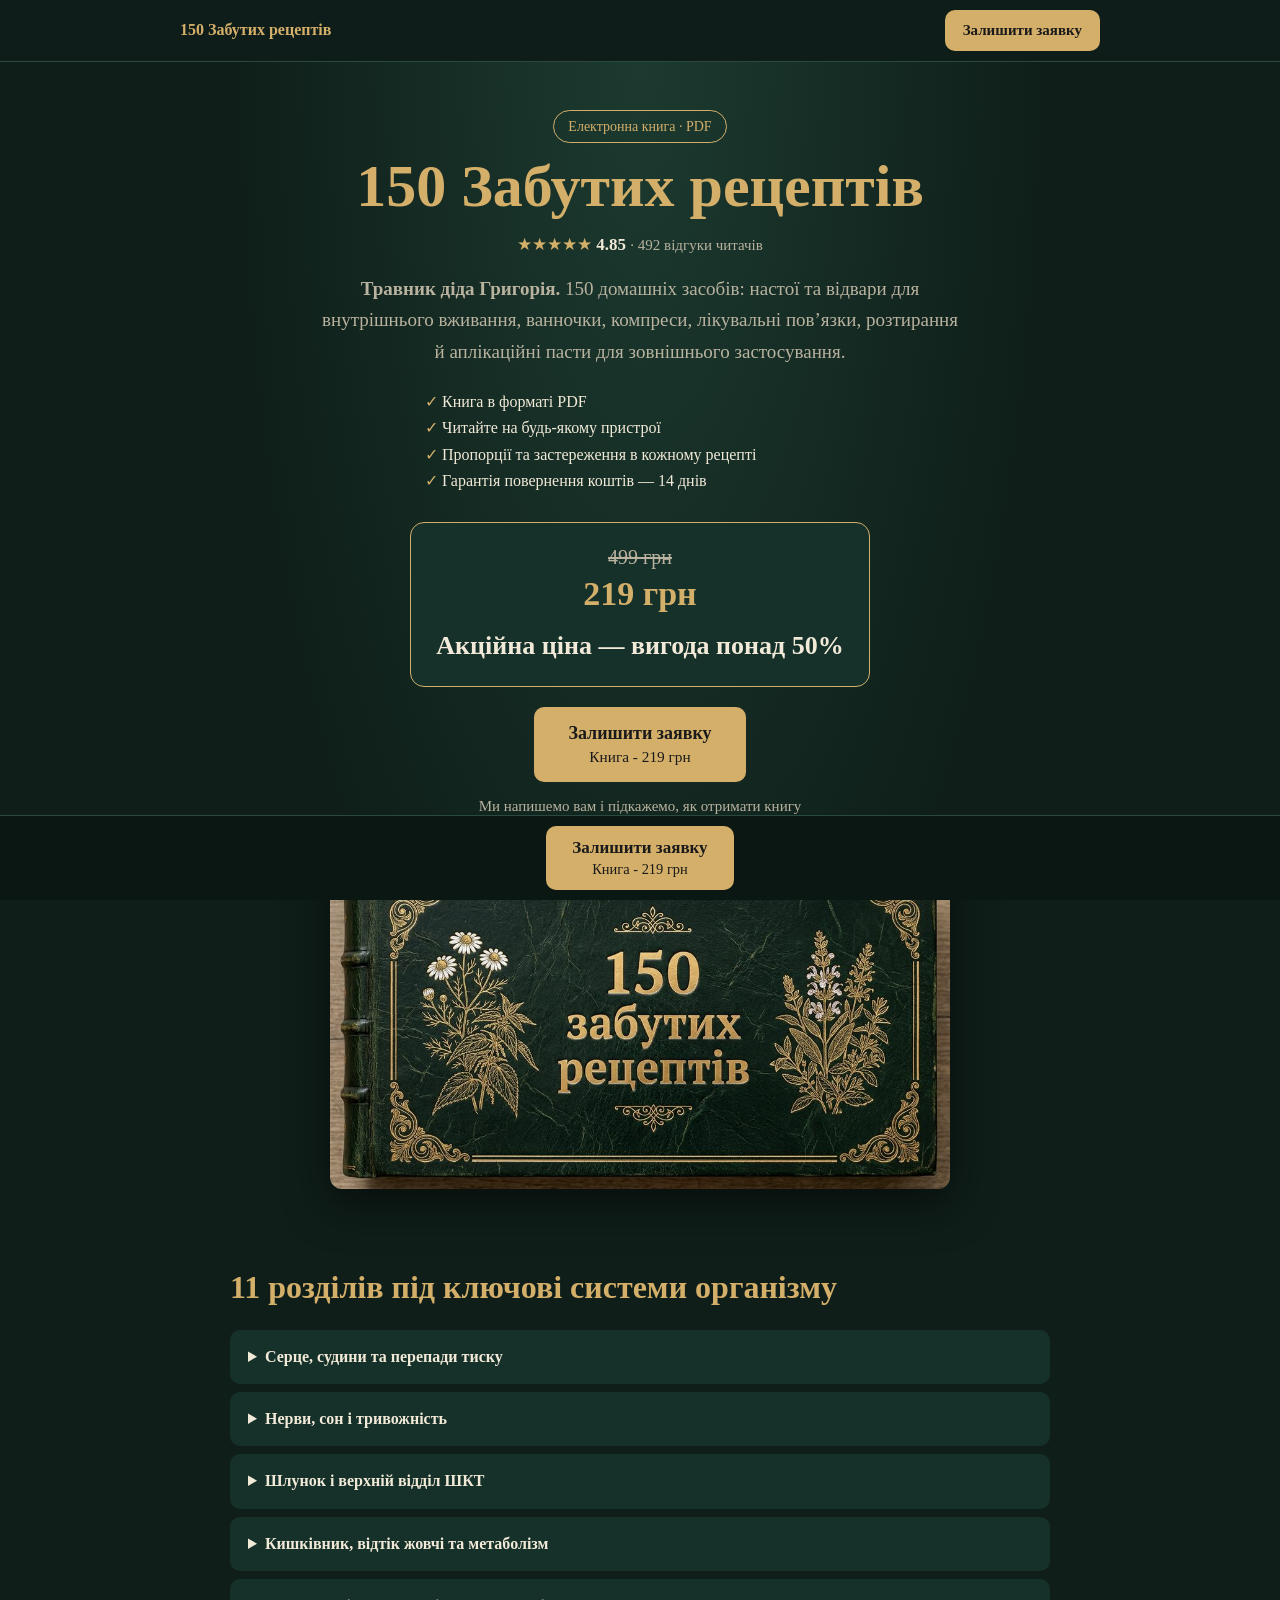
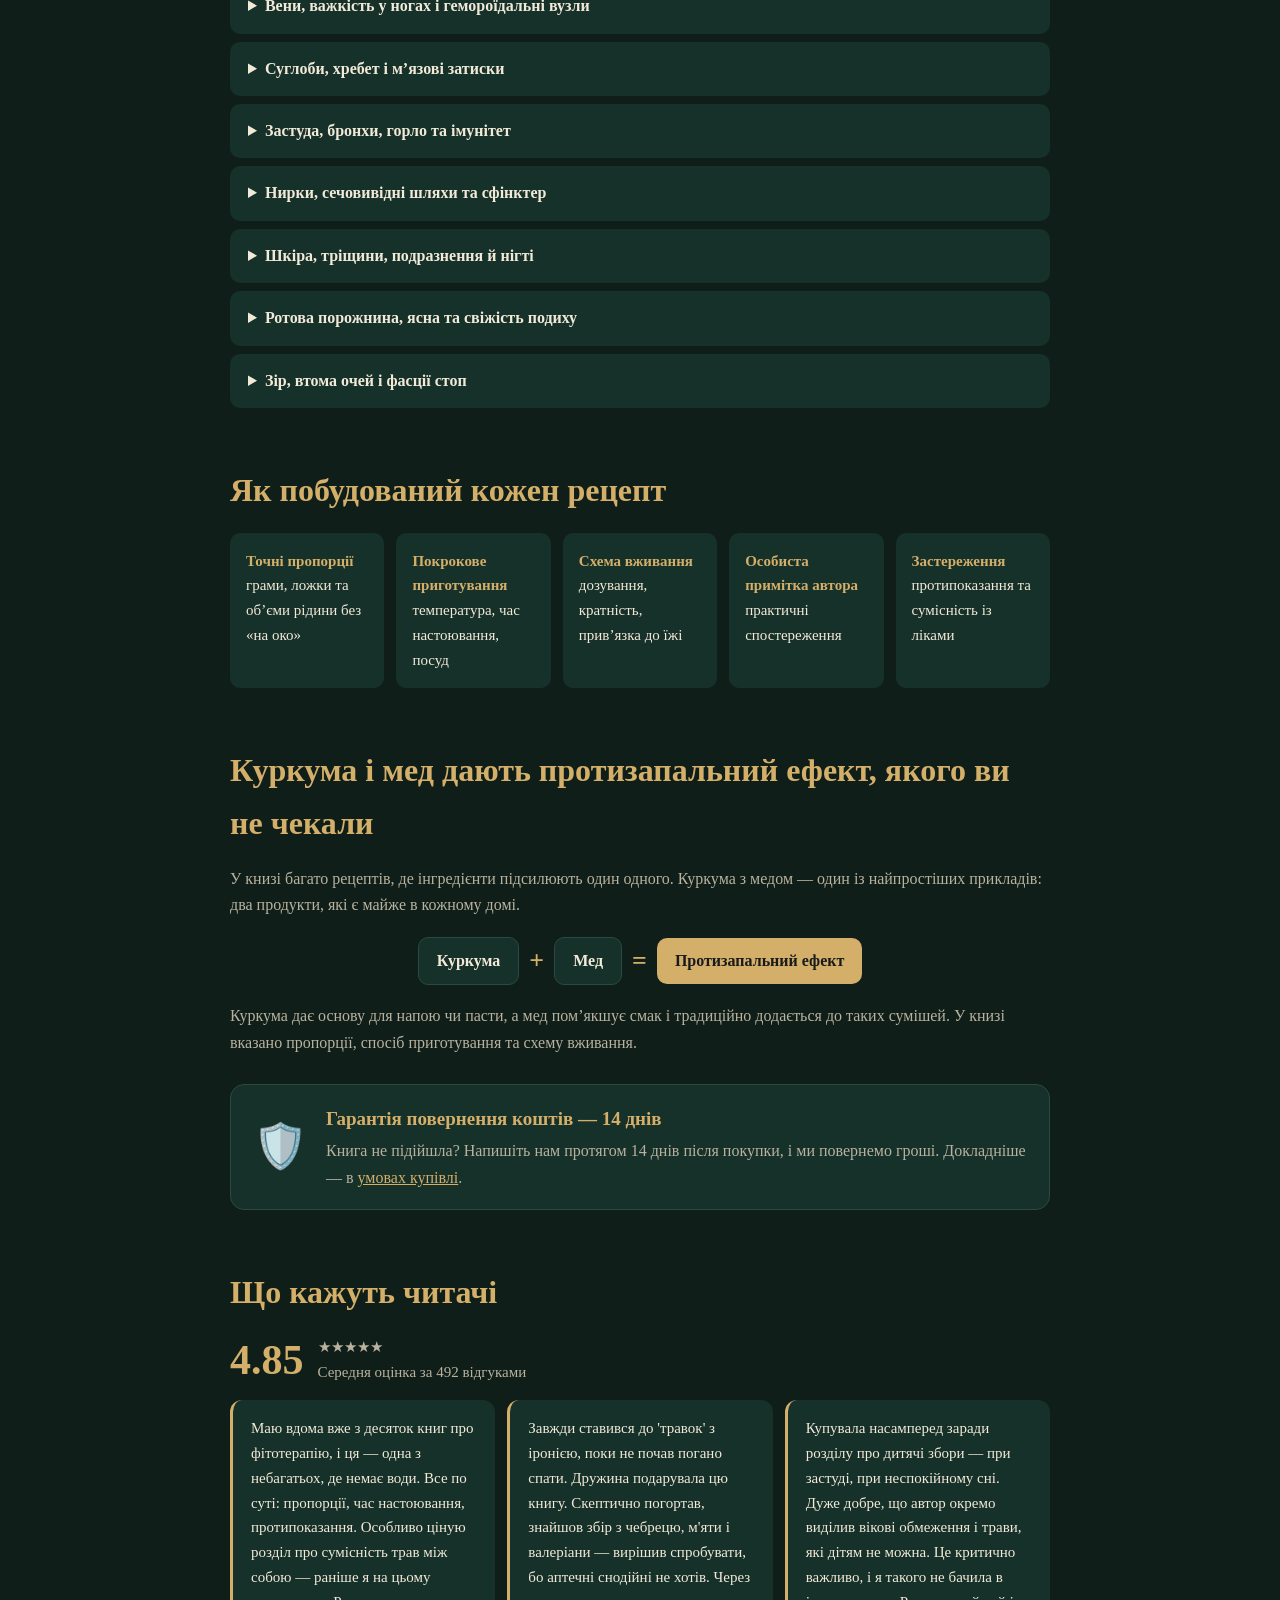
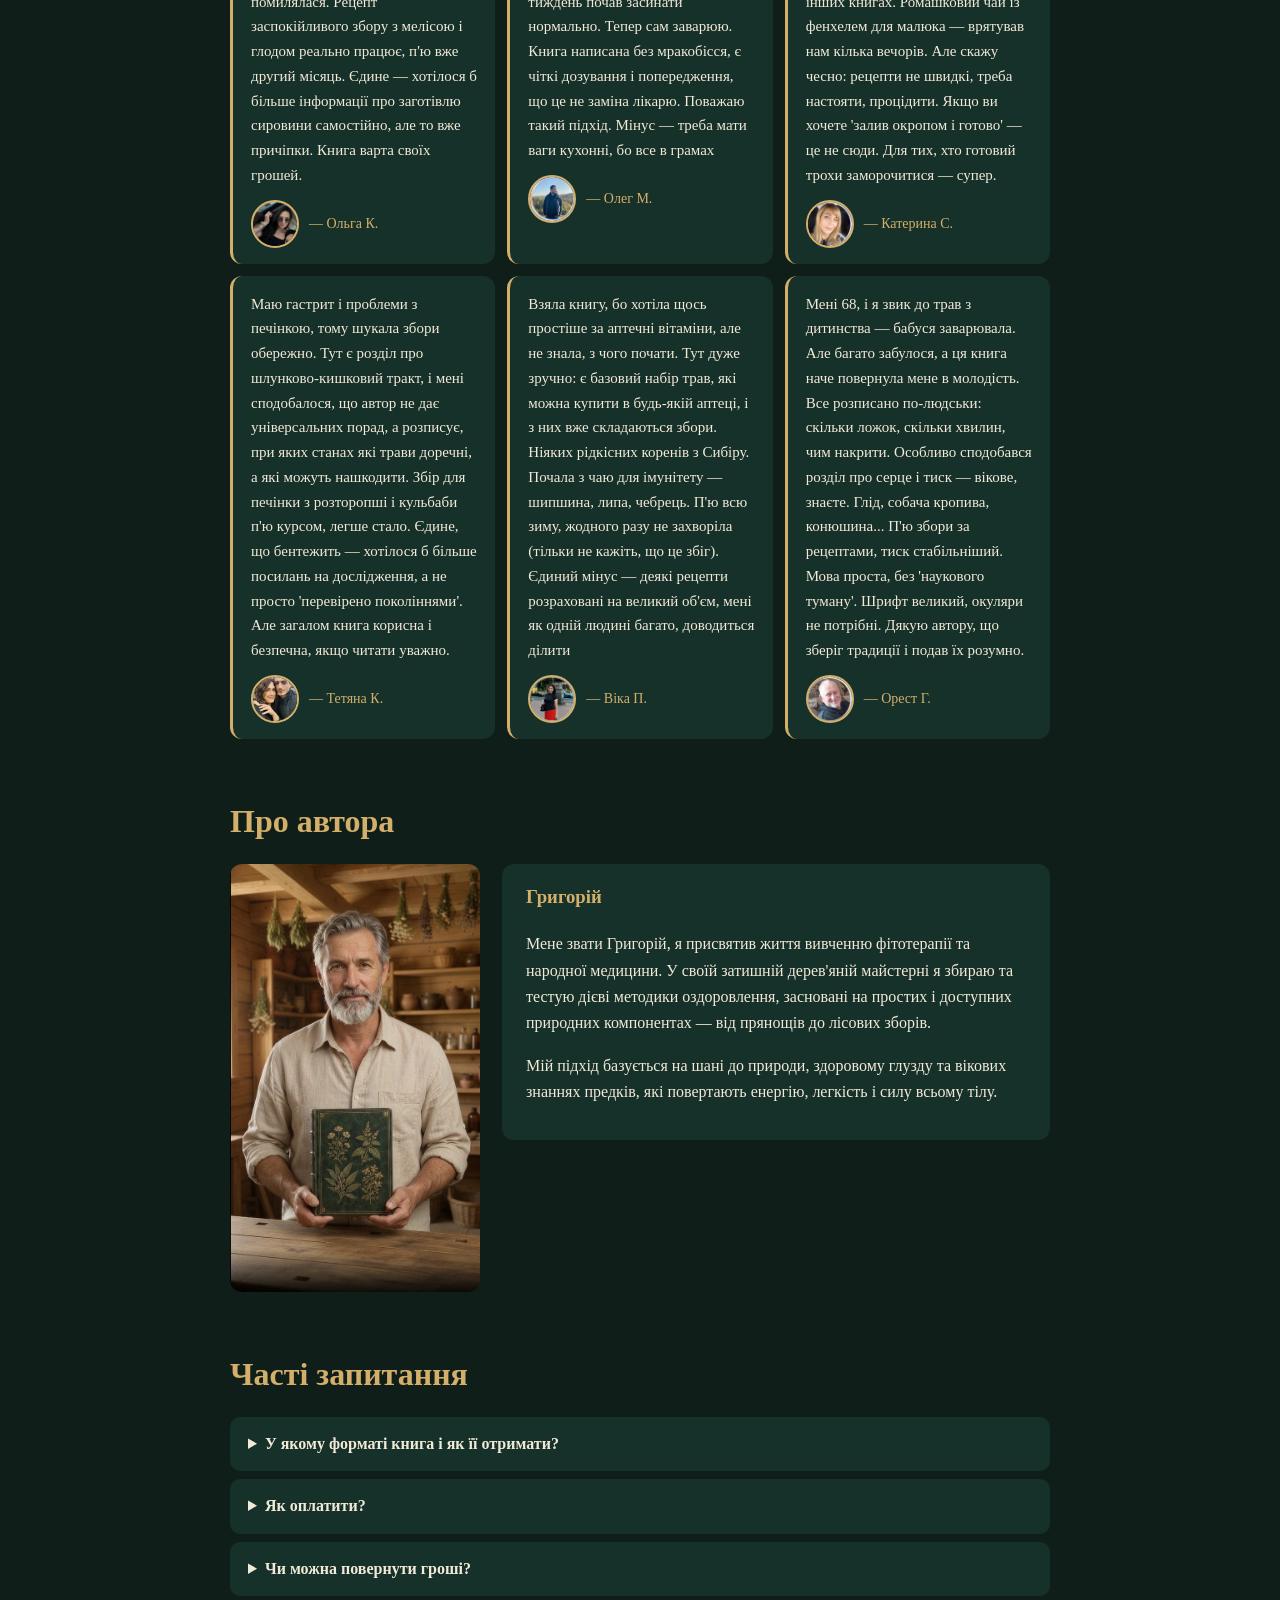
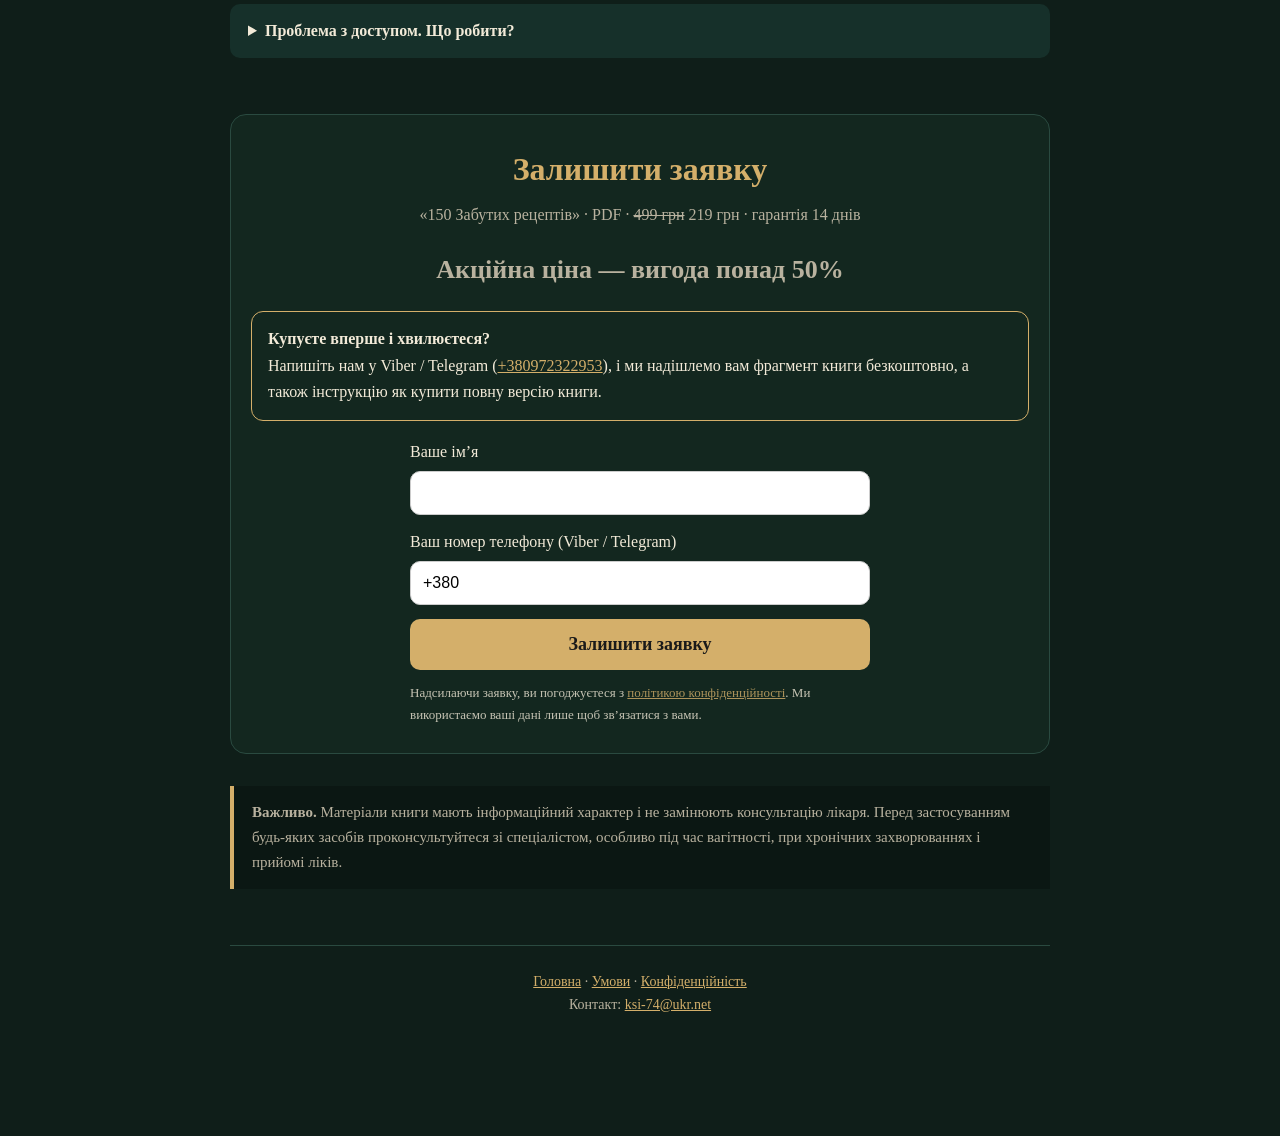
==== index.html @ f0750d15 "Two-line CTA buttons" ====
<!doctype html><html lang="uk"><head><meta charset="utf-8"><meta name="viewport" content="width=device-width,initial-scale=1"><!-- Google tag (gtag.js) -->
<script async src="https://www.googletagmanager.com/gtag/js?id=G-MSVCV6SYMW"></script>
<script>
  window.dataLayer = window.dataLayer || [];
  function gtag(){dataLayer.push(arguments);}
  gtag('js', new Date());

  gtag('config', 'G-MSVCV6SYMW');
</script><!-- Facebook Pixel Code --><script>!function(f,b,e,v,n,t,s){if(f.fbq)return;n=f.fbq=function(){n.callMethod?n.callMethod.apply(n,arguments):n.queue.push(arguments)};if(!f._fbq)f._fbq=n;n.push=n;n.loaded=!0;n.version='2.0';n.queue=[];t=b.createElement(e);t.async=!0;t.src=v;s=b.getElementsByTagName(e)[0];s.parentNode.insertBefore(t,s)}(window,document,'script','https://connect.facebook.net/en_US/fbevents.js'); fbq('init', '1859904271856889'); fbq('track', 'PageView');</script><noscript> <img height="1" width="1" src="https://www.facebook.com/tr?id=1859904271856889&ev=PageView&noscript=1"/></noscript><!-- End Facebook Pixel Code --><!-- Whop Pixel -->
<script>
!function(w,d,s,u,n,a,b){if(w[n])return;a=w[n]={q:[],t:+new Date,s:[],o:u,track:function(){a.q.push([+new Date].concat([].slice.call(arguments)))},setScope:function(){a.s=[].slice.call(arguments).filter(function(x){return typeof x==="string"});a.q.push([+new Date,"setScope"].concat(a.s))},scope:function(){var c=[].slice.call(arguments);return{track:function(){a.q.push([+new Date].concat([].slice.call(arguments)).concat([{__scope:c}]))}}}};b=d.createElement(s);b.async=1;b.src=u+"/s.js";d.getElementsByTagName(s)[0].parentNode.insertBefore(b,d.getElementsByTagName(s)[0])}(window,document,"script","https://t.whop.tw","whop");
whop.setScope("biz_lIl1vm77mic3jA");
whop.track("page");
</script>
<!-- End Whop Pixel --><title>150 Забутих рецептів — Травник діда Григорія</title><meta name="description" content="Електронна книга: 150 домашніх засобів із трав — настої, відвари, ванночки, компреси та аплікаційні пасти."><meta property="og:title" content="150 Забутих рецептів — Травник діда Григорія"><meta property="og:image" content="cover.jpg"><meta property="og:type" content="website"><link rel="stylesheet" href="style.css"><link rel="stylesheet" href="extra.css"></head><body>
<div class="top"><div><b>150 Забутих рецептів</b><a class="btn" style="padding:8px 18px;font-size:15px" href="#buy">Залишити заявку</a></div></div><div class="wrap">
<div class="hero"><span class="badge">Електронна книга · PDF</span><h1>150 Забутих рецептів</h1><div class="rating">★★★★★ <b>4.85</b> <span>· 492 відгуки читачів</span></div><p><b>Травник діда Григорія.</b> 150 домашніх засобів: настої та відвари для внутрішнього вживання, ванночки, компреси, лікувальні пов’язки, розтирання й аплікаційні пасти для зовнішнього застосування.</p>
<ul class="facts"><li>Книга в форматі PDF</li><li>Читайте на будь-якому пристрої</li><li>Пропорції та застереження в кожному рецепті</li><li>Гарантія повернення коштів — 14 днів</li></ul><div class="deal"><span class="old">499 грн</span><span class="new">219 грн</span><div class="promo-label" style="font-size:26px;font-weight:700;margin-top:10px">Акційна ціна — вигода понад 50%</div></div><p style="margin-top:20px"><a class="btn" href="#buy" style="line-height:1.25">Залишити заявку<br><span style="font-size:.85em;font-weight:400">Книга - 219 грн</span></a></p><div class="price">Ми напишемо вам і підкажемо, як отримати книгу</div><img class="cover" src="cover.jpg" alt="Обкладинка книги «150 Забутих рецептів»" width="1000" height="545"></div>
<h2>11 розділів під ключові системи організму</h2><details><summary>Серце, судини та перепади тиску</summary><p>Настої та відвари, які традиційно використовують для підтримки серця й судин, і зрозумілі правила прийому. Окремо наведено застереження для людей зі скачками тиску та тих, хто приймає ліки.</p></details><details><summary>Нерви, сон і тривожність</summary><p>Заспокійливі трав’яні збори, вечірні чаї та ванночки для розслаблення. У рецептах — точні пропорції, час настоювання та підказки, коли найкраще вживати напій.</p></details><details><summary>Шлунок і верхній відділ ШКТ</summary><p>М’які настої й відвари, які традиційно застосовують при дискомфорті після їжі. Вказано, як поєднувати їх із прийомами їжі, і хто має бути обережним із певними травами.</p></details><details><summary>Кишківник, відтік жовчі та метаболізм</summary><p>Збори для підтримки травлення, роботи жовчовивідних шляхів і обміну речовин. Пояснено схеми прийому курсами та протипоказання, які важливо врахувати перед початком.</p></details><details><summary>Вени, важкість у ногах і гемороїдальні вузли</summary><p>Ванночки, компреси й аплікації для зовнішнього застосування, а також настої для внутрішнього вживання. Описано температуру, тривалість процедур і випадки, коли їх краще не робити.</p></details><details><summary>Суглоби, хребет і м’язові затиски</summary><p>Розтирання, компреси, прогрівання й пасти для зовнішнього застосування при скутості та втомі м’язів. Зазначено, як готувати основу та як перевірити шкіру на реакцію.</p></details><details><summary>Застуда, бронхи, горло та імунітет</summary><p>Теплі напої, відвари, полоскання та інгаляції для сезонної підтримки організму. Рецепти містять пропорції, добову кількість прийомів і застереження щодо алергій.</p></details><details><summary>Нирки, сечовивідні шляхи та сфінктер</summary><p>Мʼякі діуретичні збори та настої, які традиційно вживають для підтримки сечовидільної системи. Для кожного рецепту вказані тривалість курсу та випадки, коли потрібна консультація лікаря.</p></details><details><summary>Шкіра, тріщини, подразнення й нігті</summary><p>Лосьйони, примочки, мазі та ванночки на основі рослин для догляду за шкірою й нігтями. Описано приготування основи, зберігання та тест на чутливість.</p></details><details><summary>Ротова порожнина, ясна та свіжість подиху</summary><p>Полоскання та відвари для щоденної гігієни ротової порожнини. Наведено концентрацію розчинів, частоту використання та сумісність трав із чутливими яснами.</p></details><details><summary>Зір, втома очей і фасції стоп</summary><p>Компреси для очей після навантаження, а також ванночки й масаж для стоп. Окремо пояснено, що можна застосовувати біля очей, а що ні, і як зберегти гігієну.</p></details>
<h2>Як побудований кожен рецепт</h2><div class="steps"><div><b>Точні пропорції</b><br>грами, ложки та об’єми рідини без «на око»</div><div><b>Покрокове приготування</b><br>температура, час настоювання, посуд</div><div><b>Схема вживання</b><br>дозування, кратність, прив’язка до їжі</div><div><b>Особиста примітка автора</b><br>практичні спостереження</div><div><b>Застереження</b><br>протипоказання та сумісність із ліками</div></div>
<h2>Куркума і мед дають протизапальний ефект, якого ви не чекали</h2><p style="color:var(--muted)">У книзі багато рецептів, де інгредієнти підсилюють один одного. Куркума з медом — один із найпростіших прикладів: два продукти, які є майже в кожному домі.</p><div class="syn"><span class="it">Куркума</span><span class="op">+</span><span class="it">Мед</span><span class="op">=</span><span class="res">Протизапальний ефект</span></div><p style="color:var(--muted)">Куркума дає основу для напою чи пасти, а мед пом’якшує смак і традиційно додається до таких сумішей. У книзі вказано пропорції, спосіб приготування та схему вживання.</p>
<div class="guarantee"><div class="shield">🛡️</div><div><b>Гарантія повернення коштів — 14 днів</b><p>Книга не підійшла? Напишіть нам протягом 14 днів після покупки, і ми повернемо гроші. Докладніше — в <a href="terms.html" style="color:var(--gold)">умовах купівлі</a>.</p></div></div>
<h2>Що кажуть читачі</h2><div class="revhead"><span class="big">4.85</span><div>★★★★★<br>Середня оцінка за 492 відгуками</div></div><div class="rvs"><blockquote class="rv"><p>Маю вдома вже з десяток книг про фітотерапію, і ця — одна з небагатьох, де немає води. Все по суті: пропорції, час настоювання, протипоказання. Особливо ціную розділ про сумісність трав між собою — раніше я на цьому помилялася. Рецепт заспокійливого збору з мелісою і глодом реально працює, п'ю вже другий місяць. Єдине — хотілося б більше інформації про заготівлю сировини самостійно, але то вже причіпки. Книга варта своїх грошей.</p><div class="who"><img class="av" src="rev-olga.jpg.jpg" alt="Ольга К." width="48" height="48" loading="lazy"><cite>— Ольга К.</cite></div></blockquote><blockquote class="rv"><p>Завжди ставився до 'травок' з іронією, поки не почав погано спати. Дружина подарувала цю книгу. Скептично погортав, знайшов збір з чебрецю, м'яти і валеріани — вирішив спробувати, бо аптечні снодійні не хотів. Через тиждень почав засинати нормально. Тепер сам заварюю. Книга написана без мракобісся, є чіткі дозування і попередження, що це не заміна лікарю. Поважаю такий підхід. Мінус — треба мати ваги кухонні, бо все в грамах</p><div class="who"><img class="av" src="rev-oleh.jpg.jpg" alt="Олег М." width="48" height="48" loading="lazy"><cite>— Олег М.</cite></div></blockquote><blockquote class="rv"><p>Купувала насамперед заради розділу про дитячі збори — при застуді, при неспокійному сні. Дуже добре, що автор окремо виділив вікові обмеження і трави, які дітям не можна. Це критично важливо, і я такого не бачила в інших книгах. Ромашковий чай із фенхелем для малюка — врятував нам кілька вечорів. Але скажу чесно: рецепти не швидкі, треба настояти, процідити. Якщо ви хочете 'залив окропом і готово' — це не сюди. Для тих, хто готовий трохи заморочитися — супер.</p><div class="who"><img class="av" src="rev-kateryna.jpg.jpg" alt="Катерина С." width="48" height="48" loading="lazy"><cite>— Катерина С.</cite></div></blockquote><blockquote class="rv"><p>Маю гастрит і проблеми з печінкою, тому шукала збори обережно. Тут є розділ про шлунково-кишковий тракт, і мені сподобалося, що автор не дає універсальних порад, а розписує, при яких станах які трави доречні, а які можуть нашкодити. Збір для печінки з розторопші і кульбаби п'ю курсом, легше стало. Єдине, що бентежить — хотілося б більше посилань на дослідження, а не просто 'перевірено поколіннями'. Але загалом книга корисна і безпечна, якщо читати уважно.</p><div class="who"><img class="av" src="rev-tetiana.jpg.jpg" alt="Тетяна К." width="48" height="48" loading="lazy"><cite>— Тетяна К.</cite></div></blockquote><blockquote class="rv"><p>Взяла книгу, бо хотіла щось простіше за аптечні вітаміни, але не знала, з чого почати. Тут дуже зручно: є базовий набір трав, які можна купити в будь-якій аптеці, і з них вже складаються збори. Ніяких рідкісних коренів з Сибіру. Почала з чаю для імунітету — шипшина, липа, чебрець. П'ю всю зиму, жодного разу не захворіла (тільки не кажіть, що це збіг). Єдиний мінус — деякі рецепти розраховані на великий об'єм, мені як одній людині багато, доводиться ділити</p><div class="who"><img class="av" src="rev-vika.jpg.jpg" alt="Віка П." width="48" height="48" loading="lazy"><cite>— Віка П.</cite></div></blockquote><blockquote class="rv"><p>Мені 68, і я звик до трав з дитинства — бабуся заварювала. Але багато забулося, а ця книга наче повернула мене в молодість. Все розписано по-людськи: скільки ложок, скільки хвилин, чим накрити. Особливо сподобався розділ про серце і тиск — вікове, знаєте. Глід, собача кропива, конюшина... П'ю збори за рецептами, тиск стабільніший. Мова проста, без 'наукового туману'. Шрифт великий, окуляри не потрібні. Дякую автору, що зберіг традиції і подав їх розумно.</p><div class="who"><img class="av" src="rev-orest.jpg.jpg" alt="Орест Г." width="48" height="48" loading="lazy"><cite>— Орест Г.</cite></div></blockquote></div><h2>Про автора</h2><div class="author"><img src="author-book.jpg" alt="Григорій з книгою у своїй майстерні" width="600" height="1029" loading="lazy"><div class="card"><h3 style="margin-top:0;color:var(--gold)">Григорій</h3><p>Мене звати Григорій, я присвятив життя вивченню фітотерапії та народної медицини. У своїй затишній дерев'яній майстерні я збираю та тестую дієві методики оздоровлення, засновані на простих і доступних природних компонентах — від прянощів до лісових зборів.</p><p>Мій підхід базується на шані до природи, здоровому глузду та вікових знаннях предків, які повертають енергію, легкість і силу всьому тілу.</p></div></div><h2>Часті запитання</h2><details><summary>У якому форматі книга і як її отримати?</summary><p>Це електронна книга в PDF. Залиште заявку на цій сторінці, ми напишемо вам у вказаний месенджер чи за телефоном і підкажемо, як отримати книгу.</p></details><details><summary>Як оплатити?</summary><p>Залиште заявку з вашим ім’ям і номером телефону. Ми напишемо вам у Viber чи Telegram або зателефонуємо та підкажемо доступні способи оплати. Вартість книги — 219 грн.</p></details><details><summary>Чи можна повернути гроші?</summary><p>Так. Протягом 14 днів після покупки напишіть на ksi-74@ukr.net, і ми повернемо кошти. Докладніше — в умовах купівлі.</p></details><details><summary>Проблема з доступом. Що робити?</summary><p>Напишіть на ksi-74@ukr.net: вкажіть контакт, який залишали в заявці, і опишіть проблему.</p></details>
<section class="buy" id="buy"><h2>Залишити заявку</h2><p class="sub">«150 Забутих рецептів» · PDF · <span class="old" style="text-decoration:line-through">499 грн</span> 219 грн · гарантія 14 днів</p><p class="sub promo-label" style="font-size:26px;font-weight:700">Акційна ціна — вигода понад 50%</p><div class="first-time" style="margin:18px 0;padding:14px 16px;border:1px solid var(--gold);border-radius:12px"><b>Купуєте вперше і хвилюєтеся?</b><br>Напишіть нам у Viber / Telegram (<a href="tel:+380972322953" style="color:var(--gold)">+380972322953</a>), і ми надішлемо вам фрагмент книги безкоштовно, а також інструкцію як купити повну версію книги.</div><form id="lead-form" style="max-width:460px;margin:18px auto 0;text-align:left" novalidate><label for="lf-name">Ваше ім’я</label><input id="lf-name" type="text" autocomplete="name" required maxlength="80" style="width:100%;box-sizing:border-box;padding:12px;margin:6px 0 14px;border-radius:10px;border:1px solid #ccc;font-size:16px"><label for="lf-contact">Ваш номер телефону (Viber / Telegram)</label><input id="lf-contact" type="tel" inputmode="tel" autocomplete="tel" required maxlength="13" value="+380" placeholder="+380XXXXXXXXX" style="width:100%;box-sizing:border-box;padding:12px;margin:6px 0 14px;border-radius:10px;border:1px solid #ccc;font-size:16px"><input id="lf-honey" type="text" tabindex="-1" autocomplete="off" style="position:absolute;left:-9999px;opacity:0" aria-hidden="true"><button class="btn" id="lf-btn" type="submit" style="width:100%;border:0;cursor:pointer">Залишити заявку</button><p id="lf-msg" role="status" style="margin:12px 0 0;font-weight:600"></p><p style="font-size:13px;opacity:.8;margin:10px 0 0">Надсилаючи заявку, ви погоджуєтеся з <a href="privacy.html" style="color:var(--gold)">політикою конфіденційності</a>. Ми використаємо ваші дані лише щоб зв’язатися з вами.</p></form></section>
<div id="thanks-modal" style="display:none;position:fixed;top:0;left:0;right:0;bottom:0;background:rgba(0,0,0,.6);z-index:9999;align-items:center;justify-content:center;padding:16px" role="dialog" aria-modal="true" aria-labelledby="thanks-title"><div style="background:#fff;color:#222;max-width:380px;width:100%;border-radius:16px;padding:28px 22px;text-align:center"><div style="font-size:42px">✅</div><h3 id="thanks-title" style="margin:10px 0;color:#222">Дякуємо за заявку!</h3><p style="margin:0 0 18px;color:#222">Ми отримали ваші дані й скоро зв’яжемося з вами.</p><button class="btn" id="thanks-close" type="button" style="border:0;cursor:pointer">Добре</button></div></div>
<div class="note"><b>Важливо.</b> Матеріали книги мають інформаційний характер і не замінюють консультацію лікаря. Перед застосуванням будь-яких засобів проконсультуйтеся зі спеціалістом, особливо під час вагітності, при хронічних захворюваннях і прийомі ліків.</div><div class="sticky"><a class="btn" href="#buy" style="line-height:1.25">Залишити заявку<br><span style="font-size:.85em;font-weight:400">Книга - 219 грн</span></a></div>
<script>
(function(){
var f=document.getElementById("lead-form"),msg=document.getElementById("lf-msg"),btn=document.getElementById("lf-btn");
var phone=document.getElementById("lf-contact"),modal=document.getElementById("thanks-modal"),closeBtn=document.getElementById("thanks-close");
if(!f)return;
function fixPhone(){var d=phone.value.replace(/\D/g,"");if(d.indexOf("380")===0){d=d.slice(3)}else if("380".indexOf(d)===0){d=""}d=d.replace(/^0+/,"").slice(0,9);phone.value="+380"+d}
phone.addEventListener("input",fixPhone);
phone.addEventListener("focus",function(){if(!phone.value)phone.value="+380"});
function openModal(){modal.style.display="flex";closeBtn.focus()}
function closeModal(){modal.style.display="none"}
closeBtn.addEventListener("click",closeModal);
modal.addEventListener("click",function(e){if(e.target===modal)closeModal()});
document.addEventListener("keydown",function(e){if(e.key==="Escape")closeModal()});
f.addEventListener("submit",function(e){
e.preventDefault();
var name=document.getElementById("lf-name").value.trim();
var contact=phone.value.trim();
if(document.getElementById("lf-honey").value){return}
if(name.length<2){msg.textContent="Будь ласка, вкажіть ім’я.";return}
if(!/^\+380\d{9}$/.test(contact)){msg.textContent="Введіть номер повністю: +380 і ще 9 цифр.";return}
btn.disabled=true;msg.textContent="Надсилаємо…";
fetch("https://formsubmit.co/ajax/albeertzem@gmail.com",{method:"POST",headers:{"Content-Type":"application/json","Accept":"application/json"},body:JSON.stringify({"Ім’я":name,"Телефон":contact,"Сторінка":location.href,"_subject":"Нова заявка на книгу «150 Забутих рецептів»","_template":"table","_captcha":"false"})})
.then(function(r){return r.json()})
.then(function(d){
if(d&&(d.success===true||d.success==="true")){
try{fbq("track","Lead",{content_name:"150 Forgotten Recipes",value:219,currency:"UAH"})}catch(x){}
f.reset();phone.value="+380";btn.disabled=false;msg.textContent="";openModal();
}else{throw new Error("fail")}
})
.catch(function(){btn.disabled=false;msg.textContent="Не вдалося надіслати. Напишіть нам у Viber / Telegram: +380972322953."});
});
})();
</script>
<footer><a href="index.html">Головна</a> · <a href="terms.html">Умови</a> · <a href="privacy.html">Конфіденційність</a><br>Контакт: <a href="mailto:ksi-74@ukr.net">ksi-74@ukr.net</a></footer></div><script>
var lastClick = 0;
document.querySelectorAll('a[href="#buy"]').forEach(function (el) {
el.addEventListener('click', function () {
var now = Date.now();
if (now - lastClick < 1000) return;
lastClick = now;
whop.track('buy_button_click', { button: (el.textContent || '').trim().slice(0, 40) });
});
});
</script></body></html>
---- style.css ----
:root{--bg:#0f1e19;--bg2:#13271f;--card:#16302a;--gold:#d4af6a;--text:#f2ead8;--muted:#b9b29f;--line:#2a4a40}
*{box-sizing:border-box}html{scroll-behavior:smooth}body{margin:0;padding-bottom:72px;font-family:Georgia,'Times New Roman',serif;background:var(--bg);color:var(--text);line-height:1.65}
.top{position:sticky;top:0;z-index:10;background:rgba(15,30,25,.92);backdrop-filter:blur(6px);border-bottom:1px solid var(--line)}
.top div{max-width:960px;margin:0 auto;padding:10px 20px;display:flex;justify-content:space-between;align-items:center}.top b{color:var(--gold)}
.wrap{max-width:860px;margin:0 auto;padding:0 20px 24px}
.hero{text-align:center;padding:48px 0 16px;background:radial-gradient(ellipse at top,#1c3a30 0,transparent 70%)}
.hero h1{font-size:clamp(34px,7vw,60px);color:var(--gold);margin:10px 0 12px;line-height:1.1}.hero p{color:var(--muted);font-size:19px;max-width:640px;margin:0 auto}
.badge{display:inline-block;border:1px solid var(--gold);color:var(--gold);padding:4px 14px;border-radius:99px;font-size:14px}
.facts{list-style:none;padding:0;margin:22px auto 28px;max-width:430px;text-align:left}.facts li:before{content:"✓ ";color:var(--gold)}
.btn{display:inline-block;background:var(--gold);color:#1a1a1a;padding:15px 34px;border-radius:10px;font-weight:700;font-size:18px;text-decoration:none;border:0;cursor:pointer;font-family:inherit}
.btn:hover{filter:brightness(1.08)}.price{margin-top:12px;color:var(--muted);font-size:15px}
.cover{display:block;width:100%;max-width:620px;height:auto;margin:32px auto 0;border-radius:12px;box-shadow:0 14px 44px rgba(0,0,0,.55)}
h2{color:var(--gold);margin:56px 0 16px;font-size:clamp(24px,4vw,32px)}
details{background:var(--card);border-radius:10px;margin:8px 0;padding:14px 18px}summary{cursor:pointer;font-weight:700}details p{color:var(--muted);margin:10px 0 0}
.card{background:var(--card);padding:18px 24px;border-radius:12px}
.steps{display:grid;grid-template-columns:repeat(auto-fit,minmax(150px,1fr));gap:12px}.steps div{background:var(--card);padding:16px;border-radius:10px;font-size:15px}.steps b{color:var(--gold)}
.rvs{display:grid;grid-template-columns:repeat(auto-fit,minmax(260px,1fr));gap:12px}
.rv{margin:0;background:var(--card);padding:16px 18px;border-radius:12px;border-left:3px solid var(--gold)}.rv p{margin:0 0 8px;font-size:15px;color:var(--text)}.rv cite{color:var(--gold);font-style:normal;font-size:14px}
.author{display:grid;grid-template-columns:minmax(0,250px) 1fr;gap:22px;align-items:start}.author img{width:100%;height:auto;border-radius:12px}
.buy{margin-top:56px;background:var(--bg2);border:1px solid var(--line);border-radius:16px;padding:28px 20px;scroll-margin-top:70px}
.buy h2{margin:0 0 6px;text-align:center}.buy .sub{text-align:center;color:var(--muted);margin:0 0 20px}
#checkout{max-width:520px;margin:0 auto;min-height:120px;background:#fff;color:#111;color-scheme:light;border-radius:14px;padding:18px}.fallback{text-align:center}
.note{border-left:4px solid var(--gold);background:#0b1713;padding:14px 18px;color:var(--muted);font-size:15px;margin-top:32px}
.sticky{position:fixed;left:0;right:0;bottom:0;background:#0b1713;border-top:1px solid var(--line);padding:10px;text-align:center;z-index:9}.sticky .btn{padding:11px 26px;font-size:17px}
footer{margin-top:56px;padding:24px 0;border-top:1px solid var(--line);color:var(--muted);font-size:14px;text-align:center}footer a{color:var(--gold)}
@media(max-width:640px){.author{grid-template-columns:1fr}.author img{max-width:290px;margin:0 auto}.top .btn{display:none}}
---- extra.css ----
.rating{display:inline-block;margin:0 0 14px;color:var(--gold);font-size:17px}.rating b{color:var(--text)}.rating span{color:var(--muted);font-size:15px}
.deal{margin:22px auto 0;max-width:460px;background:var(--card);border:1px solid var(--gold);border-radius:14px;padding:18px 20px}
.deal .old{color:var(--muted);text-decoration:line-through;font-size:20px}.deal .new{display:block;color:var(--gold);font-size:34px;font-weight:700;line-height:1.2}.deal .save{display:inline-block;margin-top:6px;background:var(--gold);color:#1a1a1a;border-radius:99px;padding:2px 12px;font-size:14px;font-weight:700}
.timer{margin-top:12px;color:var(--muted);font-size:15px}.timer b{color:var(--text);font-variant-numeric:tabular-nums;font-size:20px}
.guarantee{display:flex;gap:18px;align-items:center;background:var(--card);border:1px solid var(--line);border-radius:14px;padding:18px 22px;margin:28px 0 0}.guarantee .shield{font-size:44px;line-height:1}.guarantee p{margin:4px 0 0;color:var(--muted);font-size:16px}.guarantee b{color:var(--gold);font-size:19px}
.syn{display:flex;flex-wrap:wrap;align-items:center;justify-content:center;gap:10px;margin:18px 0}.syn .it{background:var(--card);border:1px solid var(--line);border-radius:10px;padding:10px 18px;font-weight:700}.syn .op{color:var(--gold);font-size:26px;font-weight:700}.syn .res{background:var(--gold);color:#1a1a1a;border-radius:10px;padding:10px 18px;font-weight:700}
.warn{border-left:4px solid var(--gold);background:#0b1713;padding:12px 16px;color:var(--muted);font-size:15px;margin-top:14px}
.revhead{display:flex;align-items:center;gap:14px;flex-wrap:wrap;margin-bottom:16px}.revhead .big{font-size:42px;color:var(--gold);font-weight:700;line-height:1}.revhead div{color:var(--muted);font-size:15px}
.rv p{font-size:15px}
.who{display:flex;align-items:center;gap:10px;margin-top:12px}.av{width:48px;height:48px;border-radius:50%;object-fit:cover;border:2px solid var(--gold);flex:none}
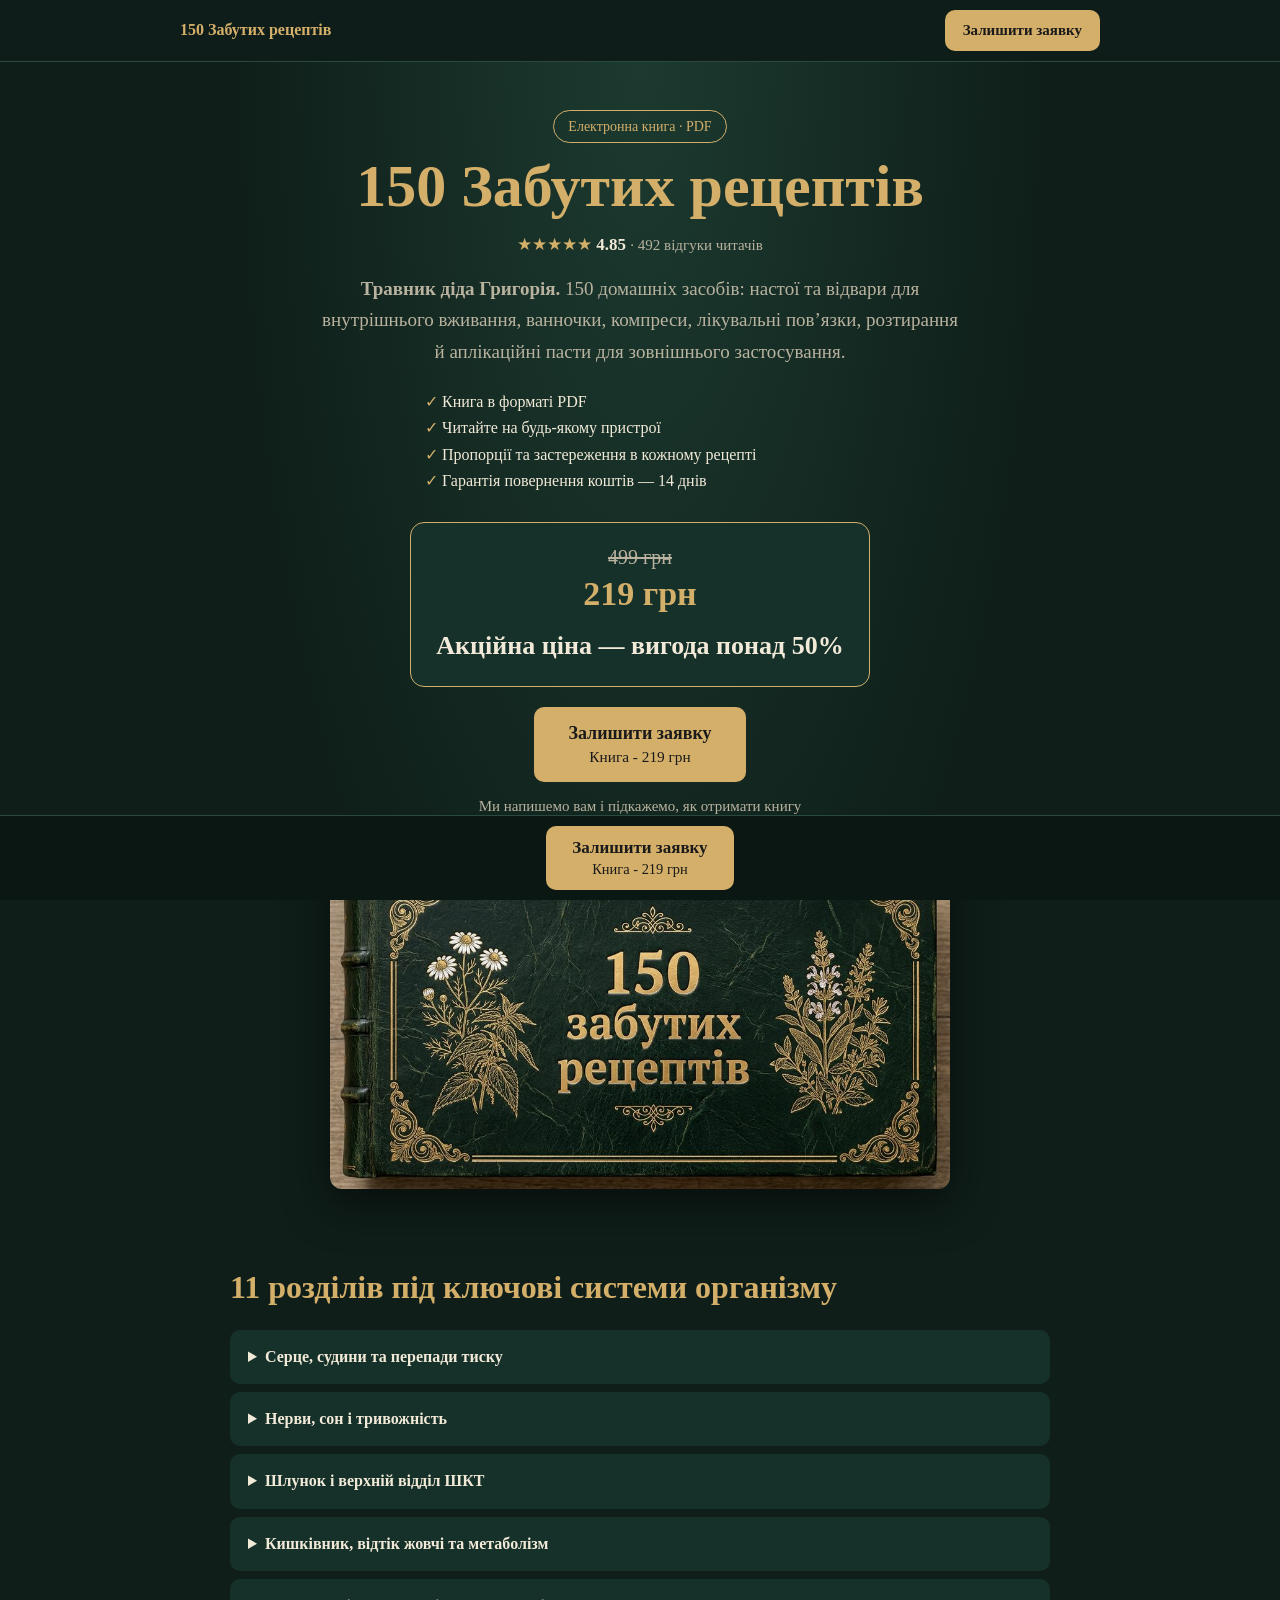
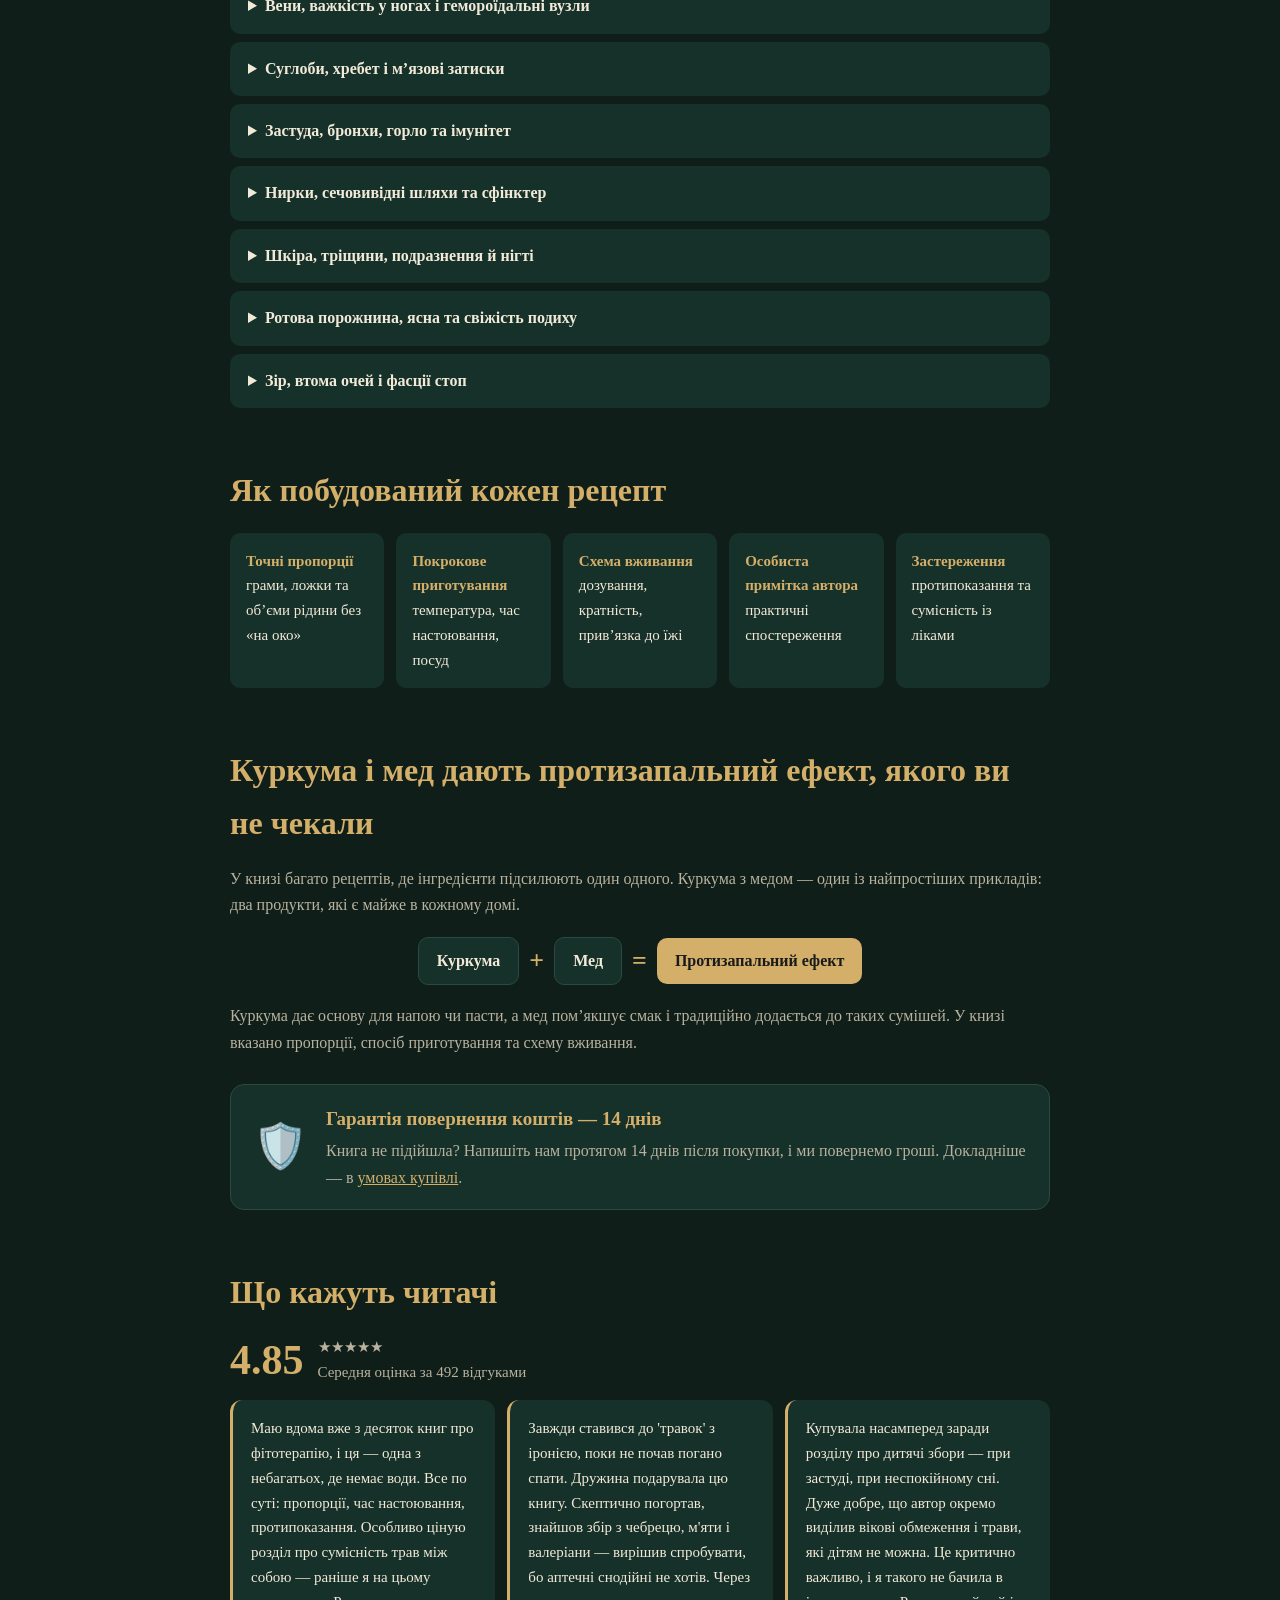
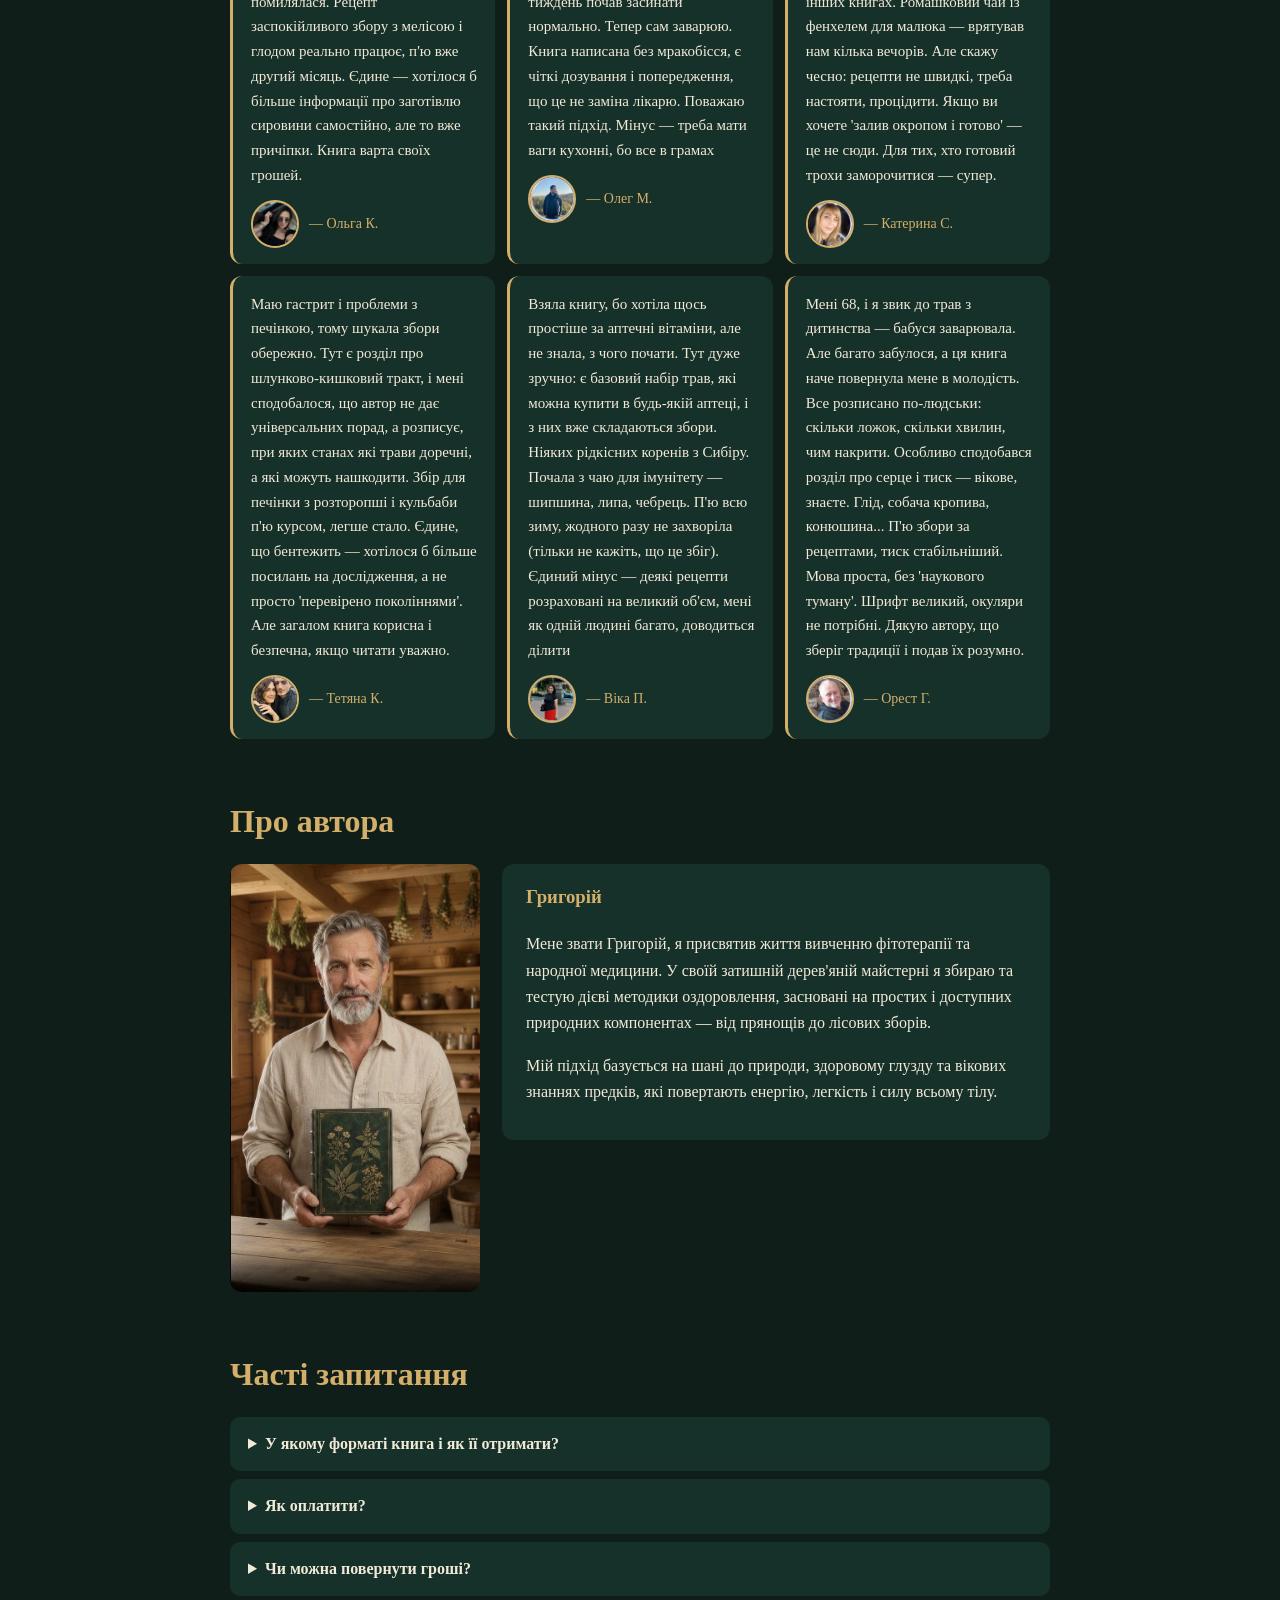
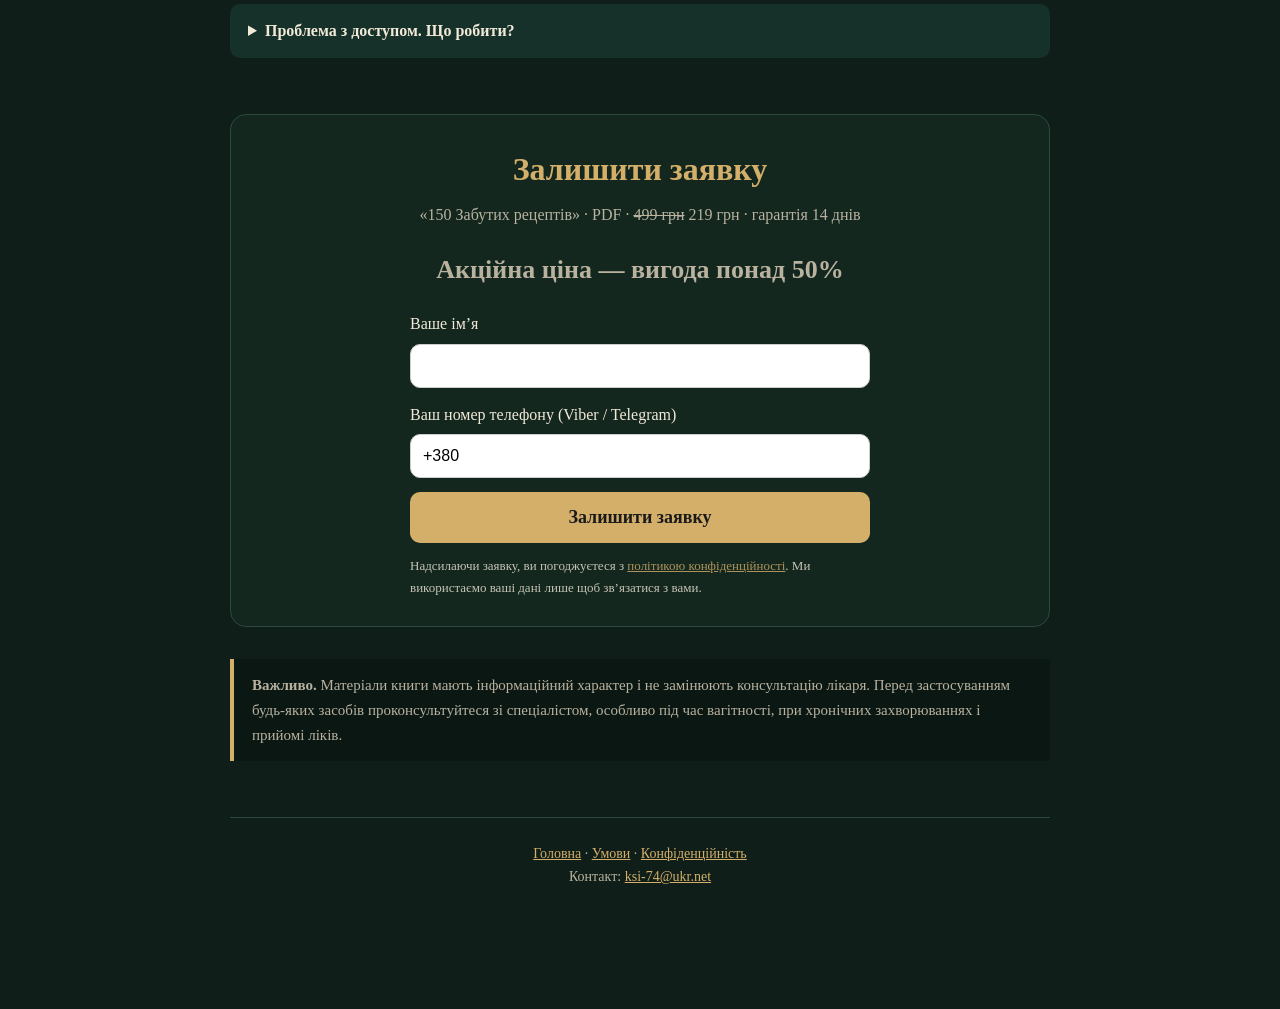
==== commit e2a98558: "Remove first-time buyer block" ====
--- a/index.html
+++ b/index.html
@@ -21,7 +21,7 @@
 <h2>Куркума і мед дають протизапальний ефект, якого ви не чекали</h2><p style="color:var(--muted)">У книзі багато рецептів, де інгредієнти підсилюють один одного. Куркума з медом — один із найпростіших прикладів: два продукти, які є майже в кожному домі.</p><div class="syn"><span class="it">Куркума</span><span class="op">+</span><span class="it">Мед</span><span class="op">=</span><span class="res">Протизапальний ефект</span></div><p style="color:var(--muted)">Куркума дає основу для напою чи пасти, а мед пом’якшує смак і традиційно додається до таких сумішей. У книзі вказано пропорції, спосіб приготування та схему вживання.</p>
 <div class="guarantee"><div class="shield">🛡️</div><div><b>Гарантія повернення коштів — 14 днів</b><p>Книга не підійшла? Напишіть нам протягом 14 днів після покупки, і ми повернемо гроші. Докладніше — в <a href="terms.html" style="color:var(--gold)">умовах купівлі</a>.</p></div></div>
 <h2>Що кажуть читачі</h2><div class="revhead"><span class="big">4.85</span><div>★★★★★<br>Середня оцінка за 492 відгуками</div></div><div class="rvs"><blockquote class="rv"><p>Маю вдома вже з десяток книг про фітотерапію, і ця — одна з небагатьох, де немає води. Все по суті: пропорції, час настоювання, протипоказання. Особливо ціную розділ про сумісність трав між собою — раніше я на цьому помилялася. Рецепт заспокійливого збору з мелісою і глодом реально працює, п'ю вже другий місяць. Єдине — хотілося б більше інформації про заготівлю сировини самостійно, але то вже причіпки. Книга варта своїх грошей.</p><div class="who"><img class="av" src="rev-olga.jpg.jpg" alt="Ольга К." width="48" height="48" loading="lazy"><cite>— Ольга К.</cite></div></blockquote><blockquote class="rv"><p>Завжди ставився до 'травок' з іронією, поки не почав погано спати. Дружина подарувала цю книгу. Скептично погортав, знайшов збір з чебрецю, м'яти і валеріани — вирішив спробувати, бо аптечні снодійні не хотів. Через тиждень почав засинати нормально. Тепер сам заварюю. Книга написана без мракобісся, є чіткі дозування і попередження, що це не заміна лікарю. Поважаю такий підхід. Мінус — треба мати ваги кухонні, бо все в грамах</p><div class="who"><img class="av" src="rev-oleh.jpg.jpg" alt="Олег М." width="48" height="48" loading="lazy"><cite>— Олег М.</cite></div></blockquote><blockquote class="rv"><p>Купувала насамперед заради розділу про дитячі збори — при застуді, при неспокійному сні. Дуже добре, що автор окремо виділив вікові обмеження і трави, які дітям не можна. Це критично важливо, і я такого не бачила в інших книгах. Ромашковий чай із фенхелем для малюка — врятував нам кілька вечорів. Але скажу чесно: рецепти не швидкі, треба настояти, процідити. Якщо ви хочете 'залив окропом і готово' — це не сюди. Для тих, хто готовий трохи заморочитися — супер.</p><div class="who"><img class="av" src="rev-kateryna.jpg.jpg" alt="Катерина С." width="48" height="48" loading="lazy"><cite>— Катерина С.</cite></div></blockquote><blockquote class="rv"><p>Маю гастрит і проблеми з печінкою, тому шукала збори обережно. Тут є розділ про шлунково-кишковий тракт, і мені сподобалося, що автор не дає універсальних порад, а розписує, при яких станах які трави доречні, а які можуть нашкодити. Збір для печінки з розторопші і кульбаби п'ю курсом, легше стало. Єдине, що бентежить — хотілося б більше посилань на дослідження, а не просто 'перевірено поколіннями'. Але загалом книга корисна і безпечна, якщо читати уважно.</p><div class="who"><img class="av" src="rev-tetiana.jpg.jpg" alt="Тетяна К." width="48" height="48" loading="lazy"><cite>— Тетяна К.</cite></div></blockquote><blockquote class="rv"><p>Взяла книгу, бо хотіла щось простіше за аптечні вітаміни, але не знала, з чого почати. Тут дуже зручно: є базовий набір трав, які можна купити в будь-якій аптеці, і з них вже складаються збори. Ніяких рідкісних коренів з Сибіру. Почала з чаю для імунітету — шипшина, липа, чебрець. П'ю всю зиму, жодного разу не захворіла (тільки не кажіть, що це збіг). Єдиний мінус — деякі рецепти розраховані на великий об'єм, мені як одній людині багато, доводиться ділити</p><div class="who"><img class="av" src="rev-vika.jpg.jpg" alt="Віка П." width="48" height="48" loading="lazy"><cite>— Віка П.</cite></div></blockquote><blockquote class="rv"><p>Мені 68, і я звик до трав з дитинства — бабуся заварювала. Але багато забулося, а ця книга наче повернула мене в молодість. Все розписано по-людськи: скільки ложок, скільки хвилин, чим накрити. Особливо сподобався розділ про серце і тиск — вікове, знаєте. Глід, собача кропива, конюшина... П'ю збори за рецептами, тиск стабільніший. Мова проста, без 'наукового туману'. Шрифт великий, окуляри не потрібні. Дякую автору, що зберіг традиції і подав їх розумно.</p><div class="who"><img class="av" src="rev-orest.jpg.jpg" alt="Орест Г." width="48" height="48" loading="lazy"><cite>— Орест Г.</cite></div></blockquote></div><h2>Про автора</h2><div class="author"><img src="author-book.jpg" alt="Григорій з книгою у своїй майстерні" width="600" height="1029" loading="lazy"><div class="card"><h3 style="margin-top:0;color:var(--gold)">Григорій</h3><p>Мене звати Григорій, я присвятив життя вивченню фітотерапії та народної медицини. У своїй затишній дерев'яній майстерні я збираю та тестую дієві методики оздоровлення, засновані на простих і доступних природних компонентах — від прянощів до лісових зборів.</p><p>Мій підхід базується на шані до природи, здоровому глузду та вікових знаннях предків, які повертають енергію, легкість і силу всьому тілу.</p></div></div><h2>Часті запитання</h2><details><summary>У якому форматі книга і як її отримати?</summary><p>Це електронна книга в PDF. Залиште заявку на цій сторінці, ми напишемо вам у вказаний месенджер чи за телефоном і підкажемо, як отримати книгу.</p></details><details><summary>Як оплатити?</summary><p>Залиште заявку з вашим ім’ям і номером телефону. Ми напишемо вам у Viber чи Telegram або зателефонуємо та підкажемо доступні способи оплати. Вартість книги — 219 грн.</p></details><details><summary>Чи можна повернути гроші?</summary><p>Так. Протягом 14 днів після покупки напишіть на ksi-74@ukr.net, і ми повернемо кошти. Докладніше — в умовах купівлі.</p></details><details><summary>Проблема з доступом. Що робити?</summary><p>Напишіть на ksi-74@ukr.net: вкажіть контакт, який залишали в заявці, і опишіть проблему.</p></details>
-<section class="buy" id="buy"><h2>Залишити заявку</h2><p class="sub">«150 Забутих рецептів» · PDF · <span class="old" style="text-decoration:line-through">499 грн</span> 219 грн · гарантія 14 днів</p><p class="sub promo-label" style="font-size:26px;font-weight:700">Акційна ціна — вигода понад 50%</p><div class="first-time" style="margin:18px 0;padding:14px 16px;border:1px solid var(--gold);border-radius:12px"><b>Купуєте вперше і хвилюєтеся?</b><br>Напишіть нам у Viber / Telegram (<a href="tel:+380972322953" style="color:var(--gold)">+380972322953</a>), і ми надішлемо вам фрагмент книги безкоштовно, а також інструкцію як купити повну версію книги.</div><form id="lead-form" style="max-width:460px;margin:18px auto 0;text-align:left" novalidate><label for="lf-name">Ваше ім’я</label><input id="lf-name" type="text" autocomplete="name" required maxlength="80" style="width:100%;box-sizing:border-box;padding:12px;margin:6px 0 14px;border-radius:10px;border:1px solid #ccc;font-size:16px"><label for="lf-contact">Ваш номер телефону (Viber / Telegram)</label><input id="lf-contact" type="tel" inputmode="tel" autocomplete="tel" required maxlength="13" value="+380" placeholder="+380XXXXXXXXX" style="width:100%;box-sizing:border-box;padding:12px;margin:6px 0 14px;border-radius:10px;border:1px solid #ccc;font-size:16px"><input id="lf-honey" type="text" tabindex="-1" autocomplete="off" style="position:absolute;left:-9999px;opacity:0" aria-hidden="true"><button class="btn" id="lf-btn" type="submit" style="width:100%;border:0;cursor:pointer">Залишити заявку</button><p id="lf-msg" role="status" style="margin:12px 0 0;font-weight:600"></p><p style="font-size:13px;opacity:.8;margin:10px 0 0">Надсилаючи заявку, ви погоджуєтеся з <a href="privacy.html" style="color:var(--gold)">політикою конфіденційності</a>. Ми використаємо ваші дані лише щоб зв’язатися з вами.</p></form></section>
+<section class="buy" id="buy"><h2>Залишити заявку</h2><p class="sub">«150 Забутих рецептів» · PDF · <span class="old" style="text-decoration:line-through">499 грн</span> 219 грн · гарантія 14 днів</p><p class="sub promo-label" style="font-size:26px;font-weight:700">Акційна ціна — вигода понад 50%</p><form id="lead-form" style="max-width:460px;margin:18px auto 0;text-align:left" novalidate><label for="lf-name">Ваше ім’я</label><input id="lf-name" type="text" autocomplete="name" required maxlength="80" style="width:100%;box-sizing:border-box;padding:12px;margin:6px 0 14px;border-radius:10px;border:1px solid #ccc;font-size:16px"><label for="lf-contact">Ваш номер телефону (Viber / Telegram)</label><input id="lf-contact" type="tel" inputmode="tel" autocomplete="tel" required maxlength="13" value="+380" placeholder="+380XXXXXXXXX" style="width:100%;box-sizing:border-box;padding:12px;margin:6px 0 14px;border-radius:10px;border:1px solid #ccc;font-size:16px"><input id="lf-honey" type="text" tabindex="-1" autocomplete="off" style="position:absolute;left:-9999px;opacity:0" aria-hidden="true"><button class="btn" id="lf-btn" type="submit" style="width:100%;border:0;cursor:pointer">Залишити заявку</button><p id="lf-msg" role="status" style="margin:12px 0 0;font-weight:600"></p><p style="font-size:13px;opacity:.8;margin:10px 0 0">Надсилаючи заявку, ви погоджуєтеся з <a href="privacy.html" style="color:var(--gold)">політикою конфіденційності</a>. Ми використаємо ваші дані лише щоб зв’язатися з вами.</p></form></section>
 <div id="thanks-modal" style="display:none;position:fixed;top:0;left:0;right:0;bottom:0;background:rgba(0,0,0,.6);z-index:9999;align-items:center;justify-content:center;padding:16px" role="dialog" aria-modal="true" aria-labelledby="thanks-title"><div style="background:#fff;color:#222;max-width:380px;width:100%;border-radius:16px;padding:28px 22px;text-align:center"><div style="font-size:42px">✅</div><h3 id="thanks-title" style="margin:10px 0;color:#222">Дякуємо за заявку!</h3><p style="margin:0 0 18px;color:#222">Ми отримали ваші дані й скоро зв’яжемося з вами.</p><button class="btn" id="thanks-close" type="button" style="border:0;cursor:pointer">Добре</button></div></div>
 <div class="note"><b>Важливо.</b> Матеріали книги мають інформаційний характер і не замінюють консультацію лікаря. Перед застосуванням будь-яких засобів проконсультуйтеся зі спеціалістом, особливо під час вагітності, при хронічних захворюваннях і прийомі ліків.</div><div class="sticky"><a class="btn" href="#buy" style="line-height:1.25">Залишити заявку<br><span style="font-size:.85em;font-weight:400">Книга - 219 грн</span></a></div>
 <script>
@@ -45,15 +45,16 @@
 if(name.length<2){msg.textContent="Будь ласка, вкажіть ім’я.";return}
 if(!/^\+380\d{9}$/.test(contact)){msg.textContent="Введіть номер повністю: +380 і ще 9 цифр.";return}
 btn.disabled=true;msg.textContent="Надсилаємо…";
-fetch("https://formsubmit.co/ajax/albeertzem@gmail.com",{method:"POST",headers:{"Content-Type":"application/json","Accept":"application/json"},body:JSON.stringify({"Ім’я":name,"Телефон":contact,"Сторінка":location.href,"_subject":"Нова заявка на книгу «150 Забутих рецептів»","_template":"table","_captcha":"false"})})
+fetch("https://formsubmit.co/ajax/albeertzem@gmail.com",{method:"POST",headers:{"Content-Type":"application/json","Accept":"application/json"},body:JSON.stringify({"Ім’я":name,"Телефон":contact,"Сторінка":location.href,"_subject":"Нова заявка на книгу «150 Забутих рецептів»","_template":"table"})})
 .then(function(r){return r.json()})
 .then(function(d){
+console.log("FormSubmit response:",d);
 if(d&&(d.success===true||d.success==="true")){
 try{fbq("track","Lead",{content_name:"150 Forgotten Recipes",value:219,currency:"UAH"})}catch(x){}
 f.reset();phone.value="+380";btn.disabled=false;msg.textContent="";openModal();
-}else{throw new Error("fail")}
+}else{throw new Error(d&&d.message?d.message:"fail")}
 })
-.catch(function(){btn.disabled=false;msg.textContent="Не вдалося надіслати. Напишіть нам у Viber / Telegram: +380972322953."});
+.catch(function(err){console.error("FormSubmit error:",err);btn.disabled=false;msg.textContent="Не вдалося надіслати"+(err&&err.message&&err.message!=="fail"?" ("+err.message+")":"")+". Напишіть нам у Viber / Telegram: +380972322953."});
 });
 })();
 </script>
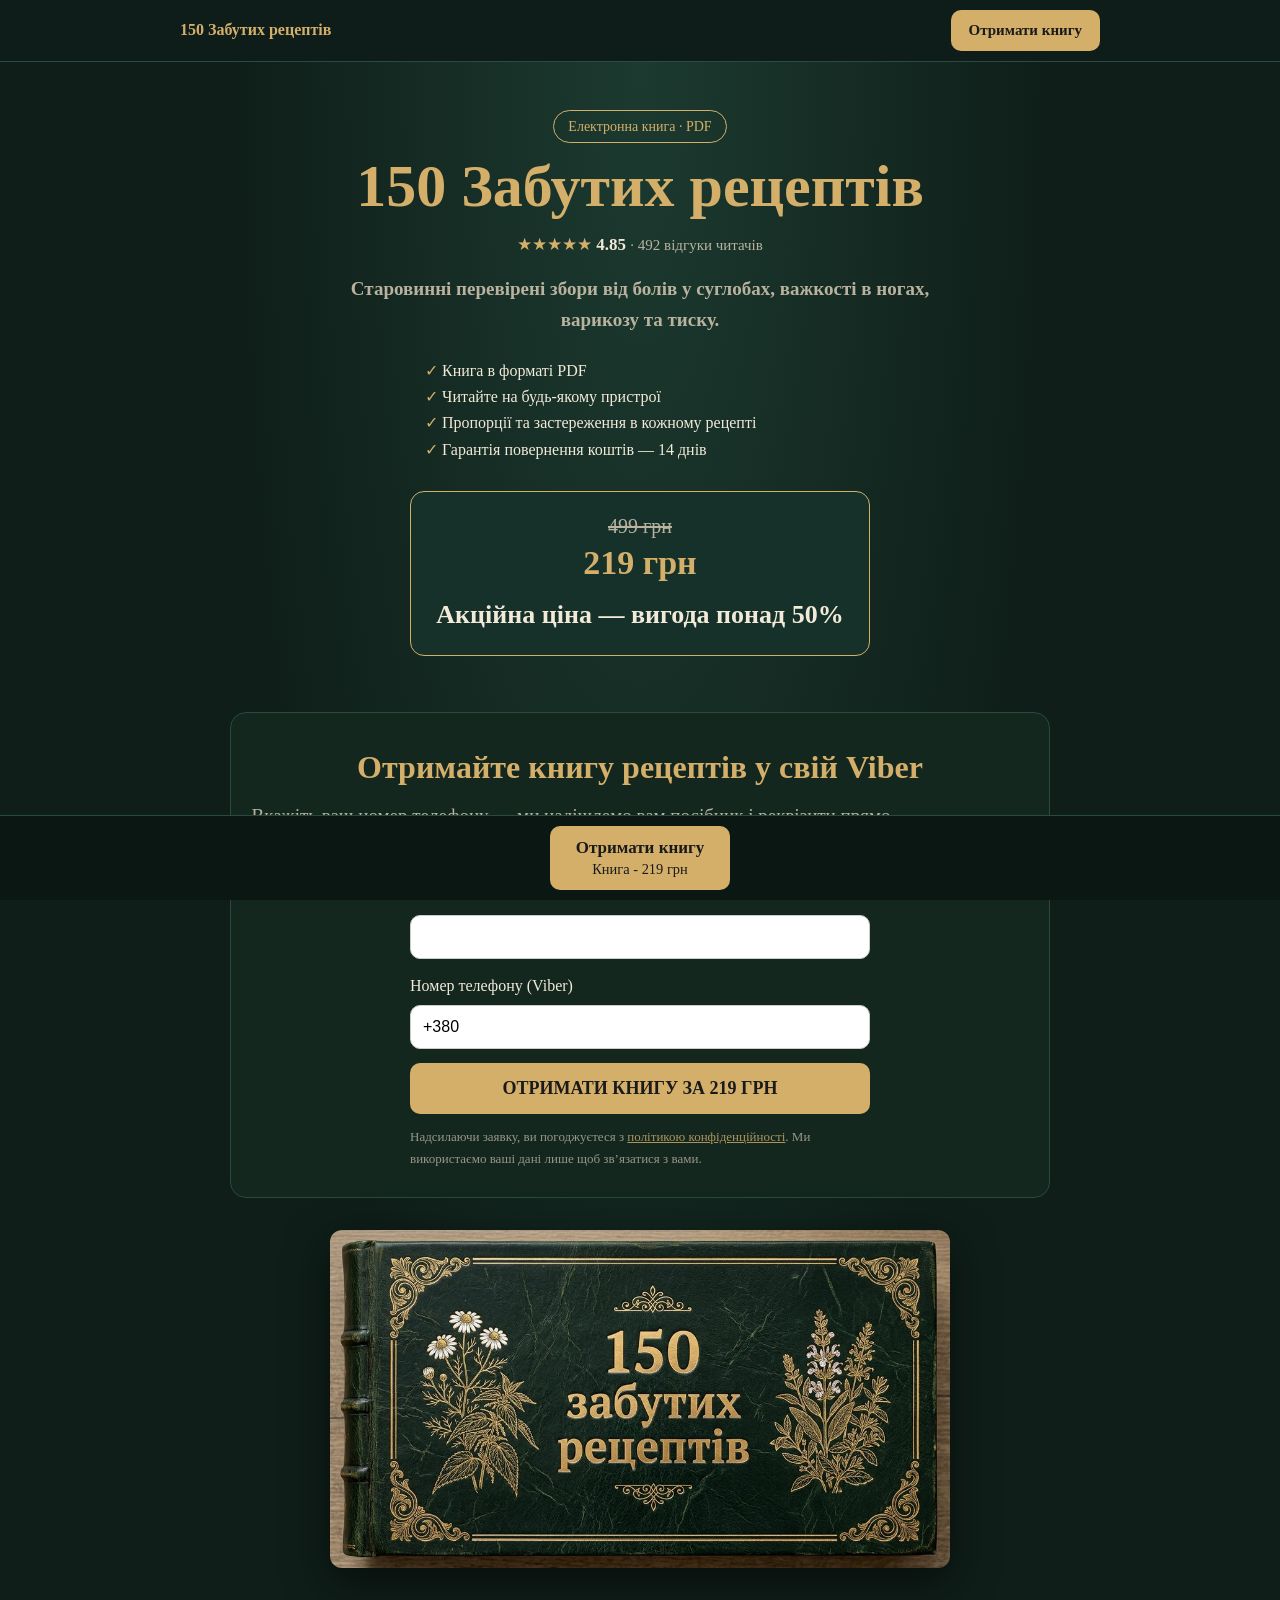
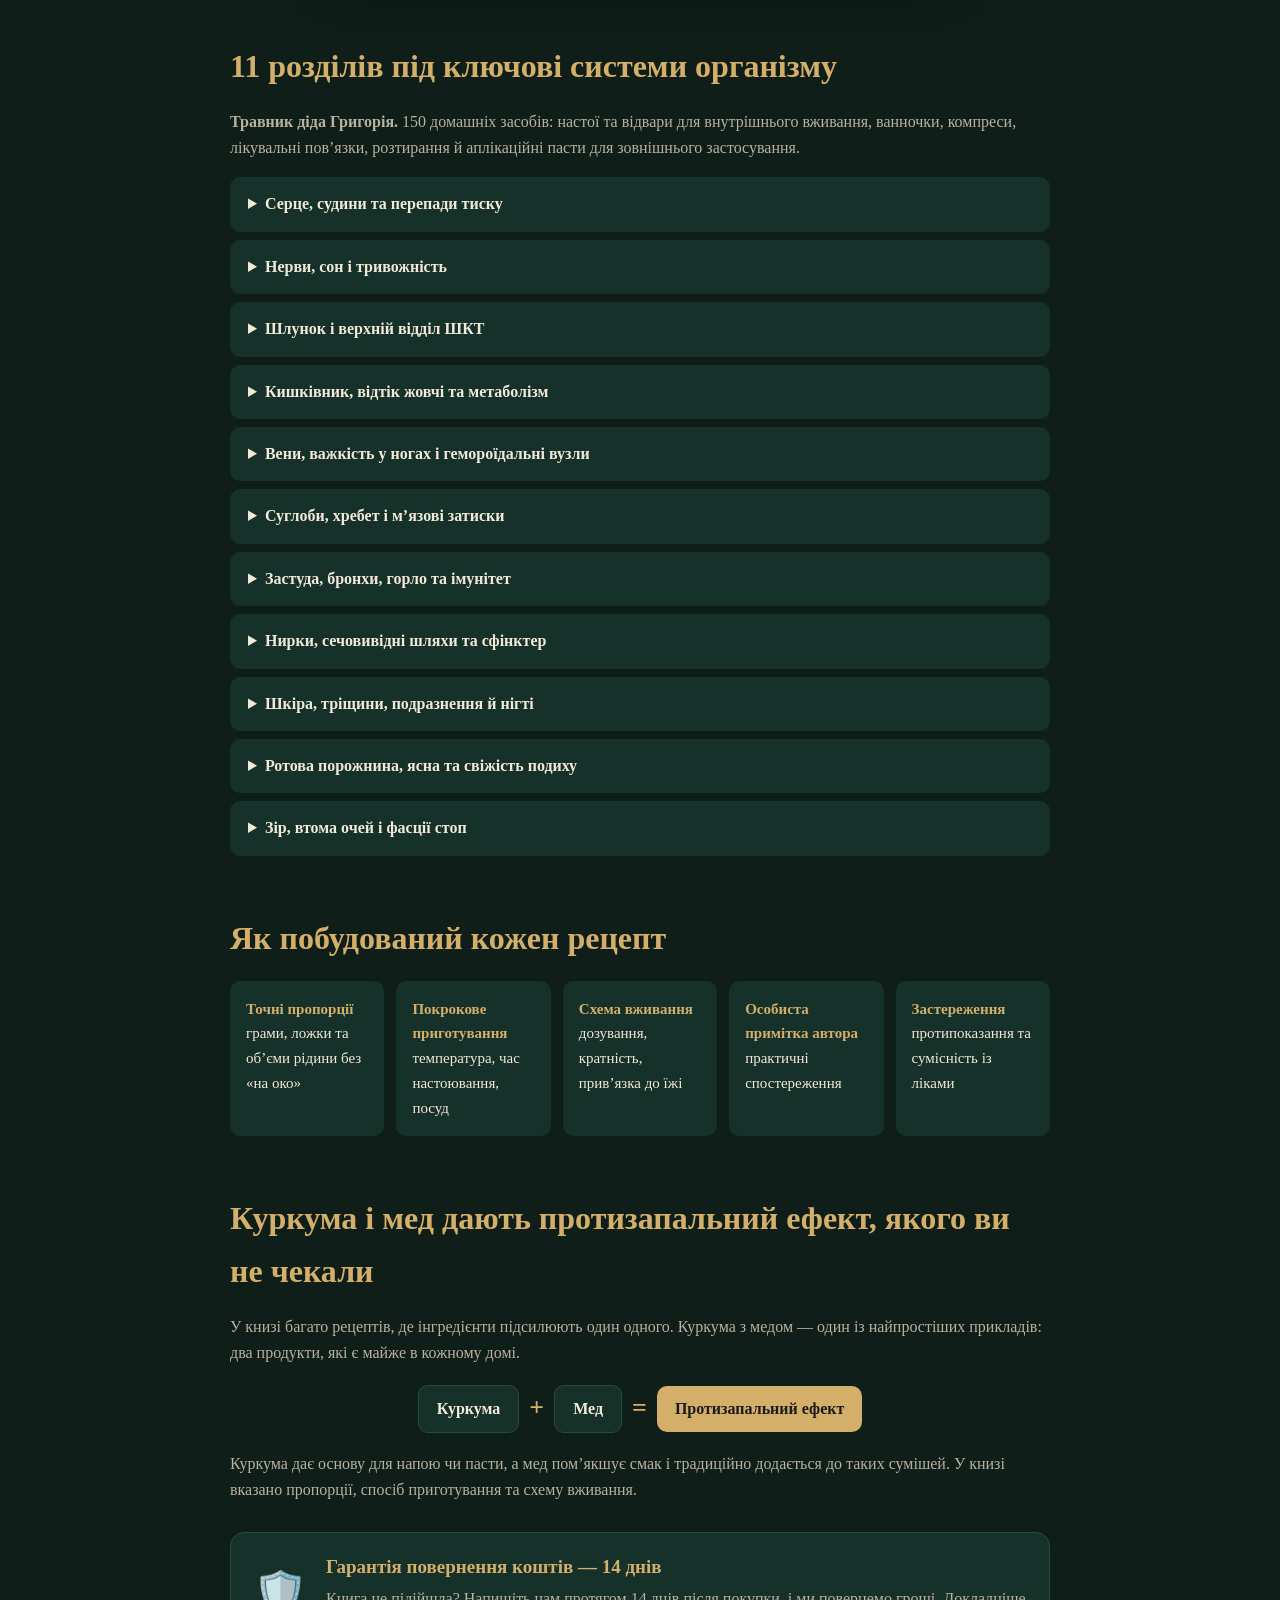
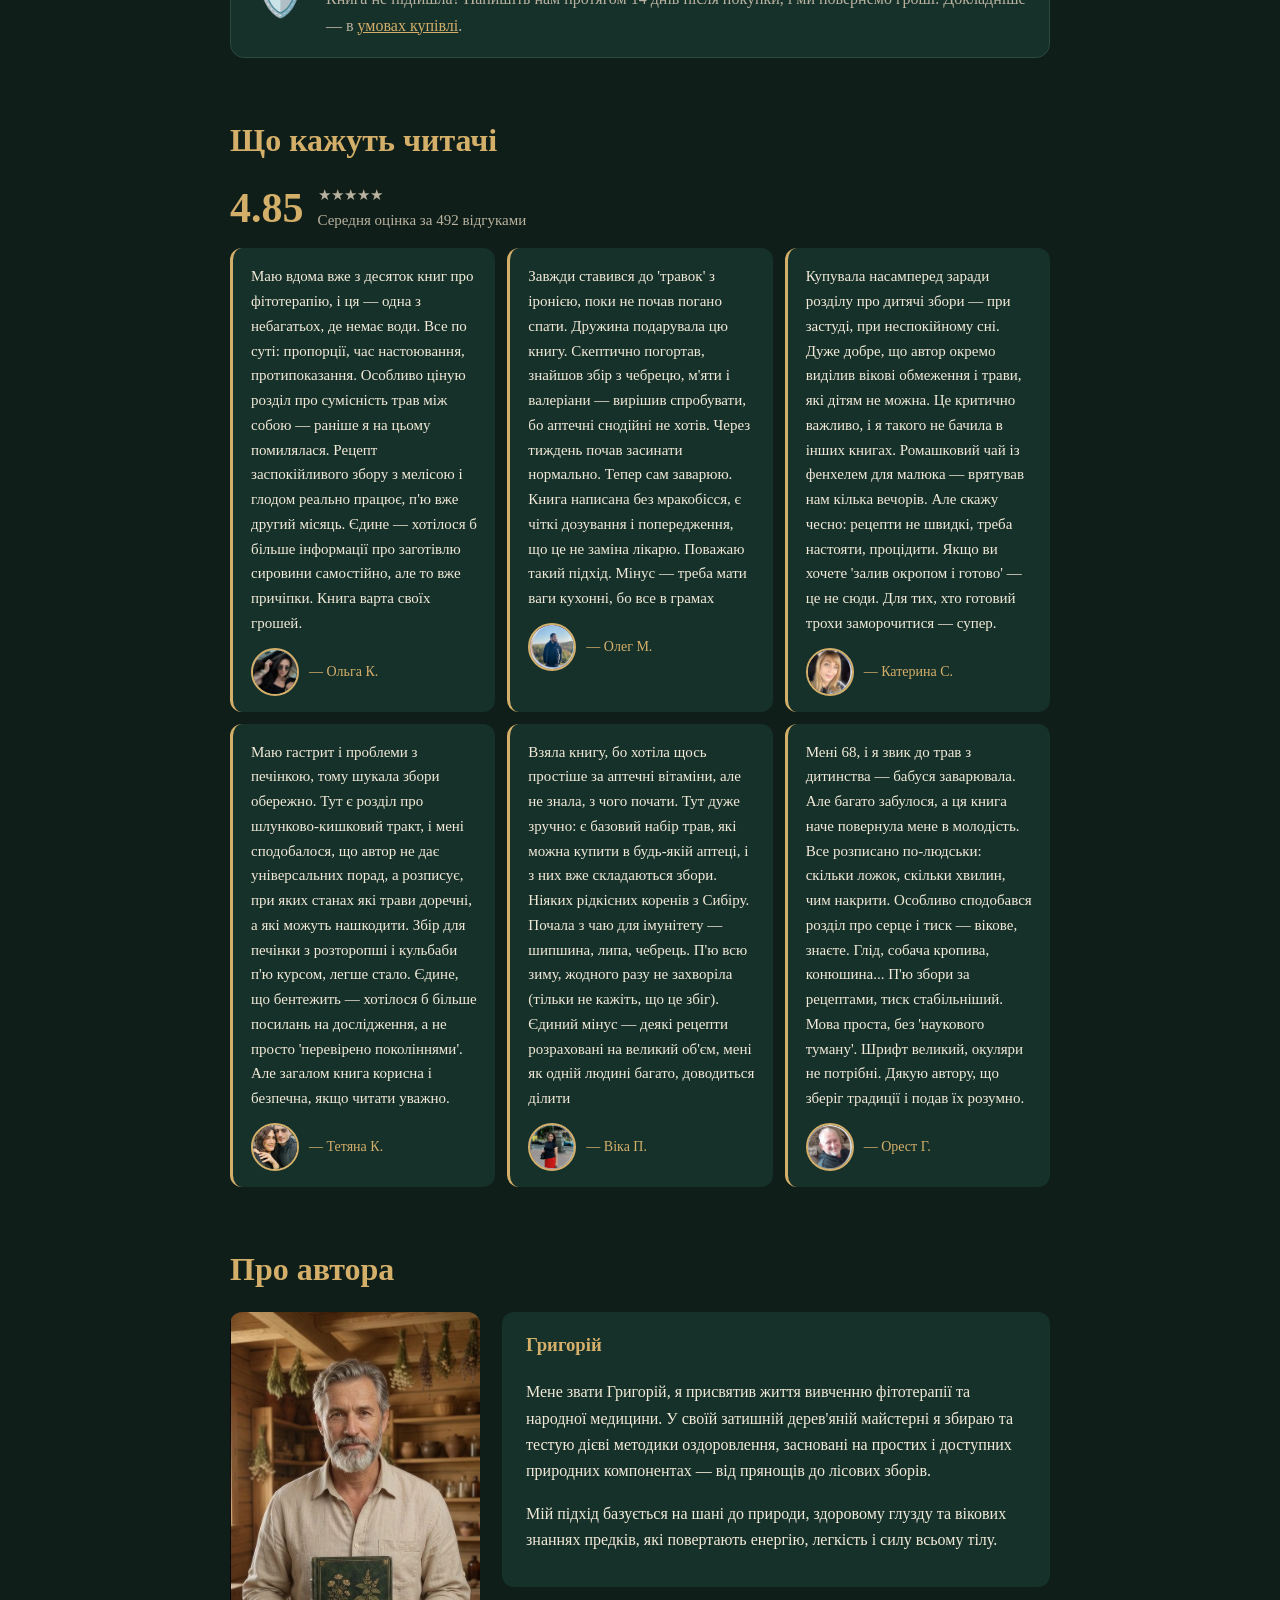
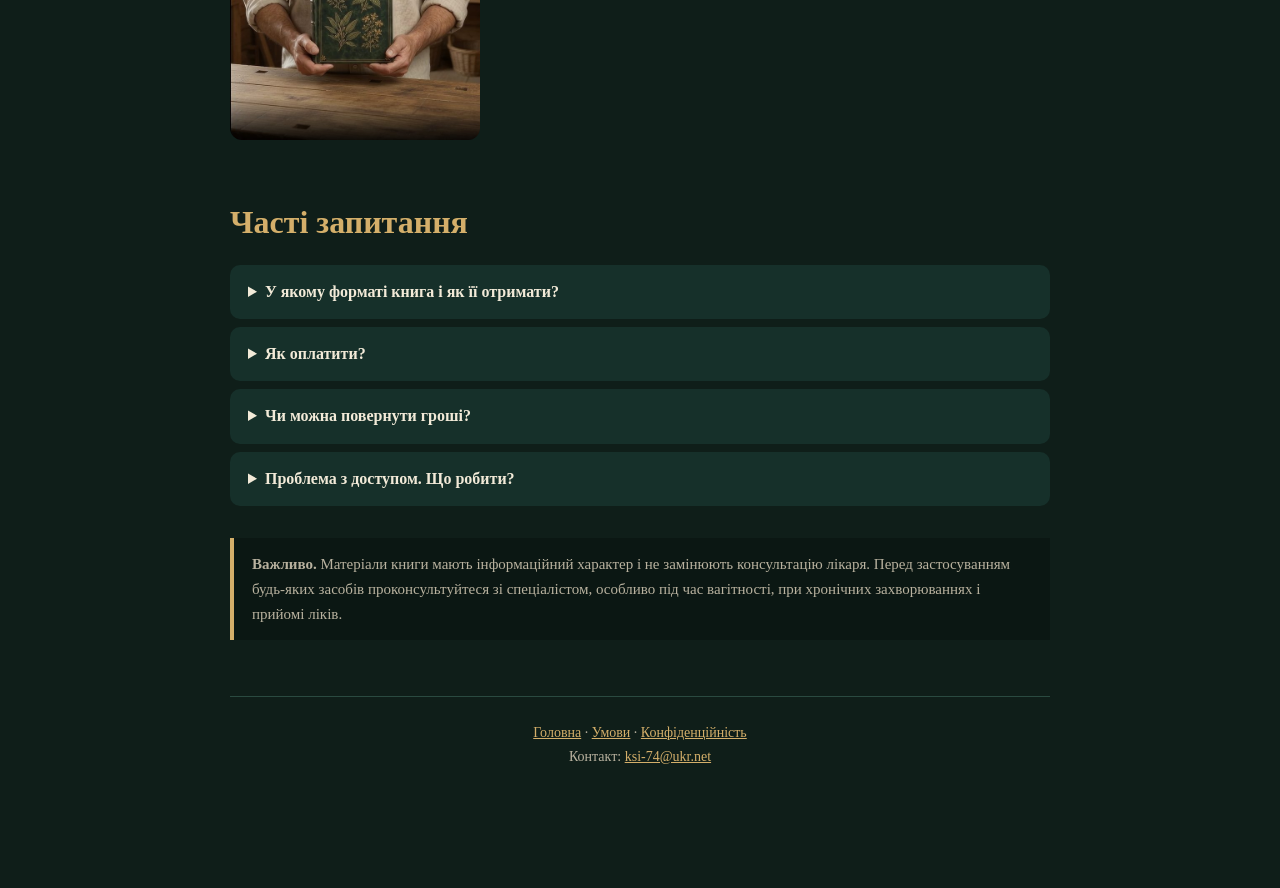
==== commit 96033a33: "Hero: new headline and Viber lead form, move author blurb below" ====
--- a/index.html
+++ b/index.html
@@ -13,17 +13,17 @@
 whop.track("page");
 </script>
 <!-- End Whop Pixel --><title>150 Забутих рецептів — Травник діда Григорія</title><meta name="description" content="Електронна книга: 150 домашніх засобів із трав — настої, відвари, ванночки, компреси та аплікаційні пасти."><meta property="og:title" content="150 Забутих рецептів — Травник діда Григорія"><meta property="og:image" content="cover.jpg"><meta property="og:type" content="website"><link rel="stylesheet" href="style.css"><link rel="stylesheet" href="extra.css"></head><body>
-<div class="top"><div><b>150 Забутих рецептів</b><a class="btn" style="padding:8px 18px;font-size:15px" href="#buy">Залишити заявку</a></div></div><div class="wrap">
-<div class="hero"><span class="badge">Електронна книга · PDF</span><h1>150 Забутих рецептів</h1><div class="rating">★★★★★ <b>4.85</b> <span>· 492 відгуки читачів</span></div><p><b>Травник діда Григорія.</b> 150 домашніх засобів: настої та відвари для внутрішнього вживання, ванночки, компреси, лікувальні пов’язки, розтирання й аплікаційні пасти для зовнішнього застосування.</p>
-<ul class="facts"><li>Книга в форматі PDF</li><li>Читайте на будь-якому пристрої</li><li>Пропорції та застереження в кожному рецепті</li><li>Гарантія повернення коштів — 14 днів</li></ul><div class="deal"><span class="old">499 грн</span><span class="new">219 грн</span><div class="promo-label" style="font-size:26px;font-weight:700;margin-top:10px">Акційна ціна — вигода понад 50%</div></div><p style="margin-top:20px"><a class="btn" href="#buy" style="line-height:1.25">Залишити заявку<br><span style="font-size:.85em;font-weight:400">Книга - 219 грн</span></a></p><div class="price">Ми напишемо вам і підкажемо, як отримати книгу</div><img class="cover" src="cover.jpg" alt="Обкладинка книги «150 Забутих рецептів»" width="1000" height="545"></div>
-<h2>11 розділів під ключові системи організму</h2><details><summary>Серце, судини та перепади тиску</summary><p>Настої та відвари, які традиційно використовують для підтримки серця й судин, і зрозумілі правила прийому. Окремо наведено застереження для людей зі скачками тиску та тих, хто приймає ліки.</p></details><details><summary>Нерви, сон і тривожність</summary><p>Заспокійливі трав’яні збори, вечірні чаї та ванночки для розслаблення. У рецептах — точні пропорції, час настоювання та підказки, коли найкраще вживати напій.</p></details><details><summary>Шлунок і верхній відділ ШКТ</summary><p>М’які настої й відвари, які традиційно застосовують при дискомфорті після їжі. Вказано, як поєднувати їх із прийомами їжі, і хто має бути обережним із певними травами.</p></details><details><summary>Кишківник, відтік жовчі та метаболізм</summary><p>Збори для підтримки травлення, роботи жовчовивідних шляхів і обміну речовин. Пояснено схеми прийому курсами та протипоказання, які важливо врахувати перед початком.</p></details><details><summary>Вени, важкість у ногах і гемороїдальні вузли</summary><p>Ванночки, компреси й аплікації для зовнішнього застосування, а також настої для внутрішнього вживання. Описано температуру, тривалість процедур і випадки, коли їх краще не робити.</p></details><details><summary>Суглоби, хребет і м’язові затиски</summary><p>Розтирання, компреси, прогрівання й пасти для зовнішнього застосування при скутості та втомі м’язів. Зазначено, як готувати основу та як перевірити шкіру на реакцію.</p></details><details><summary>Застуда, бронхи, горло та імунітет</summary><p>Теплі напої, відвари, полоскання та інгаляції для сезонної підтримки організму. Рецепти містять пропорції, добову кількість прийомів і застереження щодо алергій.</p></details><details><summary>Нирки, сечовивідні шляхи та сфінктер</summary><p>Мʼякі діуретичні збори та настої, які традиційно вживають для підтримки сечовидільної системи. Для кожного рецепту вказані тривалість курсу та випадки, коли потрібна консультація лікаря.</p></details><details><summary>Шкіра, тріщини, подразнення й нігті</summary><p>Лосьйони, примочки, мазі та ванночки на основі рослин для догляду за шкірою й нігтями. Описано приготування основи, зберігання та тест на чутливість.</p></details><details><summary>Ротова порожнина, ясна та свіжість подиху</summary><p>Полоскання та відвари для щоденної гігієни ротової порожнини. Наведено концентрацію розчинів, частоту використання та сумісність трав із чутливими яснами.</p></details><details><summary>Зір, втома очей і фасції стоп</summary><p>Компреси для очей після навантаження, а також ванночки й масаж для стоп. Окремо пояснено, що можна застосовувати біля очей, а що ні, і як зберегти гігієну.</p></details>
+<div class="top"><div><b>150 Забутих рецептів</b><a class="btn" style="padding:8px 18px;font-size:15px" href="#buy">Отримати книгу</a></div></div><div class="wrap">
+<div class="hero"><span class="badge">Електронна книга · PDF</span><h1>150 Забутих рецептів</h1><div class="rating">★★★★★ <b>4.85</b> <span>· 492 відгуки читачів</span></div><p><b>Старовинні перевірені збори від болів у суглобах, важкості в ногах, варикозу та тиску.</b></p>
+<ul class="facts"><li>Книга в форматі PDF</li><li>Читайте на будь-якому пристрої</li><li>Пропорції та застереження в кожному рецепті</li><li>Гарантія повернення коштів — 14 днів</li></ul><div class="deal"><span class="old">499 грн</span><span class="new">219 грн</span><div class="promo-label" style="font-size:26px;font-weight:700;margin-top:10px">Акційна ціна — вигода понад 50%</div></div>
+<section class="buy" id="buy"><h2>Отримайте книгу рецептів у свій Viber</h2><p class="sub">Вкажіть ваш номер телефону — ми надішлемо вам посібник і реквізити прямо у Viber. Без дзвінків від операторів.</p><form id="lead-form" style="max-width:460px;margin:18px auto 0;text-align:left" novalidate><label for="lf-name">Ваше ім’я</label><input id="lf-name" type="text" autocomplete="name" required maxlength="80" style="width:100%;box-sizing:border-box;padding:12px;margin:6px 0 14px;border-radius:10px;border:1px solid #ccc;font-size:16px"><label for="lf-contact">Номер телефону (Viber)</label><input id="lf-contact" type="tel" inputmode="tel" autocomplete="tel" required maxlength="13" value="+380" placeholder="+380XXXXXXXXX" style="width:100%;box-sizing:border-box;padding:12px;margin:6px 0 14px;border-radius:10px;border:1px solid #ccc;font-size:16px"><input id="lf-honey" type="text" tabindex="-1" autocomplete="off" style="position:absolute;left:-9999px;opacity:0" aria-hidden="true"><button class="btn" id="lf-btn" type="submit" style="width:100%;border:0;cursor:pointer">ОТРИМАТИ КНИГУ ЗА 219 ГРН</button><p id="lf-msg" role="status" style="margin:12px 0 0;font-weight:600"></p><p style="font-size:13px;opacity:.8;margin:10px 0 0">Надсилаючи заявку, ви погоджуєтеся з <a href="privacy.html" style="color:var(--gold)">політикою конфіденційності</a>. Ми використаємо ваші дані лише щоб зв’язатися з вами.</p></form></section><img class="cover" src="cover.jpg" alt="Обкладинка книги «150 Забутих рецептів»" width="1000" height="545"></div>
+<h2>11 розділів під ключові системи організму</h2><p style="color:var(--muted)"><b>Травник діда Григорія.</b> 150 домашніх засобів: настої та відвари для внутрішнього вживання, ванночки, компреси, лікувальні пов’язки, розтирання й аплікаційні пасти для зовнішнього застосування.</p><details><summary>Серце, судини та перепади тиску</summary><p>Настої та відвари, які традиційно використовують для підтримки серця й судин, і зрозумілі правила прийому. Окремо наведено застереження для людей зі скачками тиску та тих, хто приймає ліки.</p></details><details><summary>Нерви, сон і тривожність</summary><p>Заспокійливі трав’яні збори, вечірні чаї та ванночки для розслаблення. У рецептах — точні пропорції, час настоювання та підказки, коли найкраще вживати напій.</p></details><details><summary>Шлунок і верхній відділ ШКТ</summary><p>М’які настої й відвари, які традиційно застосовують при дискомфорті після їжі. Вказано, як поєднувати їх із прийомами їжі, і хто має бути обережним із певними травами.</p></details><details><summary>Кишківник, відтік жовчі та метаболізм</summary><p>Збори для підтримки травлення, роботи жовчовивідних шляхів і обміну речовин. Пояснено схеми прийому курсами та протипоказання, які важливо врахувати перед початком.</p></details><details><summary>Вени, важкість у ногах і гемороїдальні вузли</summary><p>Ванночки, компреси й аплікації для зовнішнього застосування, а також настої для внутрішнього вживання. Описано температуру, тривалість процедур і випадки, коли їх краще не робити.</p></details><details><summary>Суглоби, хребет і м’язові затиски</summary><p>Розтирання, компреси, прогрівання й пасти для зовнішнього застосування при скутості та втомі м’язів. Зазначено, як готувати основу та як перевірити шкіру на реакцію.</p></details><details><summary>Застуда, бронхи, горло та імунітет</summary><p>Теплі напої, відвари, полоскання та інгаляції для сезонної підтримки організму. Рецепти містять пропорції, добову кількість прийомів і застереження щодо алергій.</p></details><details><summary>Нирки, сечовивідні шляхи та сфінктер</summary><p>Мʼякі діуретичні збори та настої, які традиційно вживають для підтримки сечовидільної системи. Для кожного рецепту вказані тривалість курсу та випадки, коли потрібна консультація лікаря.</p></details><details><summary>Шкіра, тріщини, подразнення й нігті</summary><p>Лосьйони, примочки, мазі та ванночки на основі рослин для догляду за шкірою й нігтями. Описано приготування основи, зберігання та тест на чутливість.</p></details><details><summary>Ротова порожнина, ясна та свіжість подиху</summary><p>Полоскання та відвари для щоденної гігієни ротової порожнини. Наведено концентрацію розчинів, частоту використання та сумісність трав із чутливими яснами.</p></details><details><summary>Зір, втома очей і фасції стоп</summary><p>Компреси для очей після навантаження, а також ванночки й масаж для стоп. Окремо пояснено, що можна застосовувати біля очей, а що ні, і як зберегти гігієну.</p></details>
 <h2>Як побудований кожен рецепт</h2><div class="steps"><div><b>Точні пропорції</b><br>грами, ложки та об’єми рідини без «на око»</div><div><b>Покрокове приготування</b><br>температура, час настоювання, посуд</div><div><b>Схема вживання</b><br>дозування, кратність, прив’язка до їжі</div><div><b>Особиста примітка автора</b><br>практичні спостереження</div><div><b>Застереження</b><br>протипоказання та сумісність із ліками</div></div>
 <h2>Куркума і мед дають протизапальний ефект, якого ви не чекали</h2><p style="color:var(--muted)">У книзі багато рецептів, де інгредієнти підсилюють один одного. Куркума з медом — один із найпростіших прикладів: два продукти, які є майже в кожному домі.</p><div class="syn"><span class="it">Куркума</span><span class="op">+</span><span class="it">Мед</span><span class="op">=</span><span class="res">Протизапальний ефект</span></div><p style="color:var(--muted)">Куркума дає основу для напою чи пасти, а мед пом’якшує смак і традиційно додається до таких сумішей. У книзі вказано пропорції, спосіб приготування та схему вживання.</p>
 <div class="guarantee"><div class="shield">🛡️</div><div><b>Гарантія повернення коштів — 14 днів</b><p>Книга не підійшла? Напишіть нам протягом 14 днів після покупки, і ми повернемо гроші. Докладніше — в <a href="terms.html" style="color:var(--gold)">умовах купівлі</a>.</p></div></div>
-<h2>Що кажуть читачі</h2><div class="revhead"><span class="big">4.85</span><div>★★★★★<br>Середня оцінка за 492 відгуками</div></div><div class="rvs"><blockquote class="rv"><p>Маю вдома вже з десяток книг про фітотерапію, і ця — одна з небагатьох, де немає води. Все по суті: пропорції, час настоювання, протипоказання. Особливо ціную розділ про сумісність трав між собою — раніше я на цьому помилялася. Рецепт заспокійливого збору з мелісою і глодом реально працює, п'ю вже другий місяць. Єдине — хотілося б більше інформації про заготівлю сировини самостійно, але то вже причіпки. Книга варта своїх грошей.</p><div class="who"><img class="av" src="rev-olga.jpg.jpg" alt="Ольга К." width="48" height="48" loading="lazy"><cite>— Ольга К.</cite></div></blockquote><blockquote class="rv"><p>Завжди ставився до 'травок' з іронією, поки не почав погано спати. Дружина подарувала цю книгу. Скептично погортав, знайшов збір з чебрецю, м'яти і валеріани — вирішив спробувати, бо аптечні снодійні не хотів. Через тиждень почав засинати нормально. Тепер сам заварюю. Книга написана без мракобісся, є чіткі дозування і попередження, що це не заміна лікарю. Поважаю такий підхід. Мінус — треба мати ваги кухонні, бо все в грамах</p><div class="who"><img class="av" src="rev-oleh.jpg.jpg" alt="Олег М." width="48" height="48" loading="lazy"><cite>— Олег М.</cite></div></blockquote><blockquote class="rv"><p>Купувала насамперед заради розділу про дитячі збори — при застуді, при неспокійному сні. Дуже добре, що автор окремо виділив вікові обмеження і трави, які дітям не можна. Це критично важливо, і я такого не бачила в інших книгах. Ромашковий чай із фенхелем для малюка — врятував нам кілька вечорів. Але скажу чесно: рецепти не швидкі, треба настояти, процідити. Якщо ви хочете 'залив окропом і готово' — це не сюди. Для тих, хто готовий трохи заморочитися — супер.</p><div class="who"><img class="av" src="rev-kateryna.jpg.jpg" alt="Катерина С." width="48" height="48" loading="lazy"><cite>— Катерина С.</cite></div></blockquote><blockquote class="rv"><p>Маю гастрит і проблеми з печінкою, тому шукала збори обережно. Тут є розділ про шлунково-кишковий тракт, і мені сподобалося, що автор не дає універсальних порад, а розписує, при яких станах які трави доречні, а які можуть нашкодити. Збір для печінки з розторопші і кульбаби п'ю курсом, легше стало. Єдине, що бентежить — хотілося б більше посилань на дослідження, а не просто 'перевірено поколіннями'. Але загалом книга корисна і безпечна, якщо читати уважно.</p><div class="who"><img class="av" src="rev-tetiana.jpg.jpg" alt="Тетяна К." width="48" height="48" loading="lazy"><cite>— Тетяна К.</cite></div></blockquote><blockquote class="rv"><p>Взяла книгу, бо хотіла щось простіше за аптечні вітаміни, але не знала, з чого почати. Тут дуже зручно: є базовий набір трав, які можна купити в будь-якій аптеці, і з них вже складаються збори. Ніяких рідкісних коренів з Сибіру. Почала з чаю для імунітету — шипшина, липа, чебрець. П'ю всю зиму, жодного разу не захворіла (тільки не кажіть, що це збіг). Єдиний мінус — деякі рецепти розраховані на великий об'єм, мені як одній людині багато, доводиться ділити</p><div class="who"><img class="av" src="rev-vika.jpg.jpg" alt="Віка П." width="48" height="48" loading="lazy"><cite>— Віка П.</cite></div></blockquote><blockquote class="rv"><p>Мені 68, і я звик до трав з дитинства — бабуся заварювала. Але багато забулося, а ця книга наче повернула мене в молодість. Все розписано по-людськи: скільки ложок, скільки хвилин, чим накрити. Особливо сподобався розділ про серце і тиск — вікове, знаєте. Глід, собача кропива, конюшина... П'ю збори за рецептами, тиск стабільніший. Мова проста, без 'наукового туману'. Шрифт великий, окуляри не потрібні. Дякую автору, що зберіг традиції і подав їх розумно.</p><div class="who"><img class="av" src="rev-orest.jpg.jpg" alt="Орест Г." width="48" height="48" loading="lazy"><cite>— Орест Г.</cite></div></blockquote></div><h2>Про автора</h2><div class="author"><img src="author-book.jpg" alt="Григорій з книгою у своїй майстерні" width="600" height="1029" loading="lazy"><div class="card"><h3 style="margin-top:0;color:var(--gold)">Григорій</h3><p>Мене звати Григорій, я присвятив життя вивченню фітотерапії та народної медицини. У своїй затишній дерев'яній майстерні я збираю та тестую дієві методики оздоровлення, засновані на простих і доступних природних компонентах — від прянощів до лісових зборів.</p><p>Мій підхід базується на шані до природи, здоровому глузду та вікових знаннях предків, які повертають енергію, легкість і силу всьому тілу.</p></div></div><h2>Часті запитання</h2><details><summary>У якому форматі книга і як її отримати?</summary><p>Це електронна книга в PDF. Залиште заявку на цій сторінці, ми напишемо вам у вказаний месенджер чи за телефоном і підкажемо, як отримати книгу.</p></details><details><summary>Як оплатити?</summary><p>Залиште заявку з вашим ім’ям і номером телефону. Ми напишемо вам у Viber чи Telegram або зателефонуємо та підкажемо доступні способи оплати. Вартість книги — 219 грн.</p></details><details><summary>Чи можна повернути гроші?</summary><p>Так. Протягом 14 днів після покупки напишіть на ksi-74@ukr.net, і ми повернемо кошти. Докладніше — в умовах купівлі.</p></details><details><summary>Проблема з доступом. Що робити?</summary><p>Напишіть на ksi-74@ukr.net: вкажіть контакт, який залишали в заявці, і опишіть проблему.</p></details>
-<section class="buy" id="buy"><h2>Залишити заявку</h2><p class="sub">«150 Забутих рецептів» · PDF · <span class="old" style="text-decoration:line-through">499 грн</span> 219 грн · гарантія 14 днів</p><p class="sub promo-label" style="font-size:26px;font-weight:700">Акційна ціна — вигода понад 50%</p><form id="lead-form" style="max-width:460px;margin:18px auto 0;text-align:left" novalidate><label for="lf-name">Ваше ім’я</label><input id="lf-name" type="text" autocomplete="name" required maxlength="80" style="width:100%;box-sizing:border-box;padding:12px;margin:6px 0 14px;border-radius:10px;border:1px solid #ccc;font-size:16px"><label for="lf-contact">Ваш номер телефону (Viber / Telegram)</label><input id="lf-contact" type="tel" inputmode="tel" autocomplete="tel" required maxlength="13" value="+380" placeholder="+380XXXXXXXXX" style="width:100%;box-sizing:border-box;padding:12px;margin:6px 0 14px;border-radius:10px;border:1px solid #ccc;font-size:16px"><input id="lf-honey" type="text" tabindex="-1" autocomplete="off" style="position:absolute;left:-9999px;opacity:0" aria-hidden="true"><button class="btn" id="lf-btn" type="submit" style="width:100%;border:0;cursor:pointer">Залишити заявку</button><p id="lf-msg" role="status" style="margin:12px 0 0;font-weight:600"></p><p style="font-size:13px;opacity:.8;margin:10px 0 0">Надсилаючи заявку, ви погоджуєтеся з <a href="privacy.html" style="color:var(--gold)">політикою конфіденційності</a>. Ми використаємо ваші дані лише щоб зв’язатися з вами.</p></form></section>
-<div id="thanks-modal" style="display:none;position:fixed;top:0;left:0;right:0;bottom:0;background:rgba(0,0,0,.6);z-index:9999;align-items:center;justify-content:center;padding:16px" role="dialog" aria-modal="true" aria-labelledby="thanks-title"><div style="background:#fff;color:#222;max-width:380px;width:100%;border-radius:16px;padding:28px 22px;text-align:center"><div style="font-size:42px">✅</div><h3 id="thanks-title" style="margin:10px 0;color:#222">Дякуємо за заявку!</h3><p style="margin:0 0 18px;color:#222">Ми отримали ваші дані й скоро зв’яжемося з вами.</p><button class="btn" id="thanks-close" type="button" style="border:0;cursor:pointer">Добре</button></div></div>
-<div class="note"><b>Важливо.</b> Матеріали книги мають інформаційний характер і не замінюють консультацію лікаря. Перед застосуванням будь-яких засобів проконсультуйтеся зі спеціалістом, особливо під час вагітності, при хронічних захворюваннях і прийомі ліків.</div><div class="sticky"><a class="btn" href="#buy" style="line-height:1.25">Залишити заявку<br><span style="font-size:.85em;font-weight:400">Книга - 219 грн</span></a></div>
+<h2>Що кажуть читачі</h2><div class="revhead"><span class="big">4.85</span><div>★★★★★<br>Середня оцінка за 492 відгуками</div></div><div class="rvs"><blockquote class="rv"><p>Маю вдома вже з десяток книг про фітотерапію, і ця — одна з небагатьох, де немає води. Все по суті: пропорції, час настоювання, протипоказання. Особливо ціную розділ про сумісність трав між собою — раніше я на цьому помилялася. Рецепт заспокійливого збору з мелісою і глодом реально працює, п'ю вже другий місяць. Єдине — хотілося б більше інформації про заготівлю сировини самостійно, але то вже причіпки. Книга варта своїх грошей.</p><div class="who"><img class="av" src="rev-olga.jpg.jpg" alt="Ольга К." width="48" height="48" loading="lazy"><cite>— Ольга К.</cite></div></blockquote><blockquote class="rv"><p>Завжди ставився до 'травок' з іронією, поки не почав погано спати. Дружина подарувала цю книгу. Скептично погортав, знайшов збір з чебрецю, м'яти і валеріани — вирішив спробувати, бо аптечні снодійні не хотів. Через тиждень почав засинати нормально. Тепер сам заварюю. Книга написана без мракобісся, є чіткі дозування і попередження, що це не заміна лікарю. Поважаю такий підхід. Мінус — треба мати ваги кухонні, бо все в грамах</p><div class="who"><img class="av" src="rev-oleh.jpg.jpg" alt="Олег М." width="48" height="48" loading="lazy"><cite>— Олег М.</cite></div></blockquote><blockquote class="rv"><p>Купувала насамперед заради розділу про дитячі збори — при застуді, при неспокійному сні. Дуже добре, що автор окремо виділив вікові обмеження і трави, які дітям не можна. Це критично важливо, і я такого не бачила в інших книгах. Ромашковий чай із фенхелем для малюка — врятував нам кілька вечорів. Але скажу чесно: рецепти не швидкі, треба настояти, процідити. Якщо ви хочете 'залив окропом і готово' — це не сюди. Для тих, хто готовий трохи заморочитися — супер.</p><div class="who"><img class="av" src="rev-kateryna.jpg.jpg" alt="Катерина С." width="48" height="48" loading="lazy"><cite>— Катерина С.</cite></div></blockquote><blockquote class="rv"><p>Маю гастрит і проблеми з печінкою, тому шукала збори обережно. Тут є розділ про шлунково-кишковий тракт, і мені сподобалося, що автор не дає універсальних порад, а розписує, при яких станах які трави доречні, а які можуть нашкодити. Збір для печінки з розторопші і кульбаби п'ю курсом, легше стало. Єдине, що бентежить — хотілося б більше посилань на дослідження, а не просто 'перевірено поколіннями'. Але загалом книга корисна і безпечна, якщо читати уважно.</p><div class="who"><img class="av" src="rev-tetiana.jpg.jpg" alt="Тетяна К." width="48" height="48" loading="lazy"><cite>— Тетяна К.</cite></div></blockquote><blockquote class="rv"><p>Взяла книгу, бо хотіла щось простіше за аптечні вітаміни, але не знала, з чого почати. Тут дуже зручно: є базовий набір трав, які можна купити в будь-якій аптеці, і з них вже складаються збори. Ніяких рідкісних коренів з Сибіру. Почала з чаю для імунітету — шипшина, липа, чебрець. П'ю всю зиму, жодного разу не захворіла (тільки не кажіть, що це збіг). Єдиний мінус — деякі рецепти розраховані на великий об'єм, мені як одній людині багато, доводиться ділити</p><div class="who"><img class="av" src="rev-vika.jpg.jpg" alt="Віка П." width="48" height="48" loading="lazy"><cite>— Віка П.</cite></div></blockquote><blockquote class="rv"><p>Мені 68, і я звик до трав з дитинства — бабуся заварювала. Але багато забулося, а ця книга наче повернула мене в молодість. Все розписано по-людськи: скільки ложок, скільки хвилин, чим накрити. Особливо сподобався розділ про серце і тиск — вікове, знаєте. Глід, собача кропива, конюшина... П'ю збори за рецептами, тиск стабільніший. Мова проста, без 'наукового туману'. Шрифт великий, окуляри не потрібні. Дякую автору, що зберіг традиції і подав їх розумно.</p><div class="who"><img class="av" src="rev-orest.jpg.jpg" alt="Орест Г." width="48" height="48" loading="lazy"><cite>— Орест Г.</cite></div></blockquote></div><h2>Про автора</h2><div class="author"><img src="author-book.jpg" alt="Григорій з книгою у своїй майстерні" width="600" height="1029" loading="lazy"><div class="card"><h3 style="margin-top:0;color:var(--gold)">Григорій</h3><p>Мене звати Григорій, я присвятив життя вивченню фітотерапії та народної медицини. У своїй затишній дерев'яній майстерні я збираю та тестую дієві методики оздоровлення, засновані на простих і доступних природних компонентах — від прянощів до лісових зборів.</p><p>Мій підхід базується на шані до природи, здоровому глузду та вікових знаннях предків, які повертають енергію, легкість і силу всьому тілу.</p></div></div><h2>Часті запитання</h2><details><summary>У якому форматі книга і як її отримати?</summary><p>Це електронна книга в PDF. Вкажіть ім’я та номер телефону у формі на цій сторінці, і ми надішлемо вам книгу й реквізити у Viber.</p></details><details><summary>Як оплатити?</summary><p>Залиште ім’я та номер телефону у формі вгорі сторінки. Ми напишемо вам у Viber і надішлемо реквізити для оплати. Вартість книги — 219 грн.</p></details><details><summary>Чи можна повернути гроші?</summary><p>Так. Протягом 14 днів після покупки напишіть на ksi-74@ukr.net, і ми повернемо кошти. Докладніше — в умовах купівлі.</p></details><details><summary>Проблема з доступом. Що робити?</summary><p>Напишіть на ksi-74@ukr.net: вкажіть контакт, який залишали в заявці, і опишіть проблему.</p></details>
+<div id="thanks-modal" style="display:none;position:fixed;top:0;left:0;right:0;bottom:0;background:rgba(0,0,0,.6);z-index:9999;align-items:center;justify-content:center;padding:16px" role="dialog" aria-modal="true" aria-labelledby="thanks-title"><div style="background:#fff;color:#222;max-width:380px;width:100%;border-radius:16px;padding:28px 22px;text-align:center"><div style="font-size:42px">✅</div><h3 id="thanks-title" style="margin:10px 0;color:#222">Дякуємо за заявку!</h3><p style="margin:0 0 18px;color:#222">Ми отримали ваші дані й скоро надішлемо книгу та реквізити у Viber.</p><button class="btn" id="thanks-close" type="button" style="border:0;cursor:pointer">Добре</button></div></div>
+<div class="note"><b>Важливо.</b> Матеріали книги мають інформаційний характер і не замінюють консультацію лікаря. Перед застосуванням будь-яких засобів проконсультуйтеся зі спеціалістом, особливо під час вагітності, при хронічних захворюваннях і прийомі ліків.</div><div class="sticky"><a class="btn" href="#buy" style="line-height:1.25">Отримати книгу<br><span style="font-size:.85em;font-weight:400">Книга - 219 грн</span></a></div>
 <script>
 (function(){
 var f=document.getElementById("lead-form"),msg=document.getElementById("lf-msg"),btn=document.getElementById("lf-btn");
@@ -37,6 +37,16 @@
 closeBtn.addEventListener("click",closeModal);
 modal.addEventListener("click",function(e){if(e.target===modal)closeModal()});
 document.addEventListener("keydown",function(e){if(e.key==="Escape")closeModal()});
+function send(name,contact){
+return fetch("/api/lead",{method:"POST",headers:{"Content-Type":"application/json"},body:JSON.stringify({name:name,phone:contact,page:location.href})})
+.then(function(r){if(!r.ok)throw new Error("api");return r.json()})
+.then(function(d){if(!d||d.ok!==true)throw new Error("api");return d})
+.catch(function(){
+return fetch("https://formsubmit.co/ajax/albeertzem@gmail.com",{method:"POST",headers:{"Content-Type":"application/json","Accept":"application/json"},body:JSON.stringify({"Ім’я":name,"Телефон":contact,"Сторінка":location.href,"_subject":"Нова заявка на книгу «150 Забутих рецептів»","_template":"table"})})
+.then(function(r){return r.json()})
+.then(function(d){if(d&&(d.success===true||d.success==="true"))return d;throw new Error(d&&d.message?d.message:"fail")});
+});
+}
 f.addEventListener("submit",function(e){
 e.preventDefault();
 var name=document.getElementById("lf-name").value.trim();
@@ -45,16 +55,12 @@
 if(name.length<2){msg.textContent="Будь ласка, вкажіть ім’я.";return}
 if(!/^\+380\d{9}$/.test(contact)){msg.textContent="Введіть номер повністю: +380 і ще 9 цифр.";return}
 btn.disabled=true;msg.textContent="Надсилаємо…";
-fetch("https://formsubmit.co/ajax/albeertzem@gmail.com",{method:"POST",headers:{"Content-Type":"application/json","Accept":"application/json"},body:JSON.stringify({"Ім’я":name,"Телефон":contact,"Сторінка":location.href,"_subject":"Нова заявка на книгу «150 Забутих рецептів»","_template":"table"})})
-.then(function(r){return r.json()})
+send(name,contact)
 .then(function(d){
-console.log("FormSubmit response:",d);
-if(d&&(d.success===true||d.success==="true")){
 try{fbq("track","Lead",{content_name:"150 Forgotten Recipes",value:219,currency:"UAH"})}catch(x){}
 f.reset();phone.value="+380";btn.disabled=false;msg.textContent="";openModal();
-}else{throw new Error(d&&d.message?d.message:"fail")}
 })
-.catch(function(err){console.error("FormSubmit error:",err);btn.disabled=false;msg.textContent="Не вдалося надіслати"+(err&&err.message&&err.message!=="fail"?" ("+err.message+")":"")+". Напишіть нам у Viber / Telegram: +380972322953."});
+.catch(function(err){console.error("Form error:",err);btn.disabled=false;msg.textContent="Не вдалося надіслати"+(err&&err.message&&err.message!=="fail"&&err.message!=="api"?" ("+err.message+")":"")+". Напишіть нам у Viber: +380972322953."});
 });
 })();
 </script>
@@ -68,4 +74,19 @@
 whop.track('buy_button_click', { button: (el.textContent || '').trim().slice(0, 40) });
 });
 });
+</script><script>
+(function(){
+function loadClarity(){
+(function(c,l,a,r,i,t,y){
+c[a]=c[a]||function(){(c[a].q=c[a].q||[]).push(arguments)};
+t=l.createElement(r);t.async=1;t.src="https://www.clarity.ms/tag/"+i;
+y=l.getElementsByTagName(r)[0];y.parentNode.insertBefore(t,y);
+})(window,document,"clarity","script","z3xtab9zr0");
+}
+function defer(){
+if("requestIdleCallback" in window){requestIdleCallback(loadClarity,{timeout:4000})}
+else{setTimeout(loadClarity,2000)}
+}
+if(document.readyState==="complete"){defer()}else{window.addEventListener("load",defer)}
+})();
 </script></body></html>
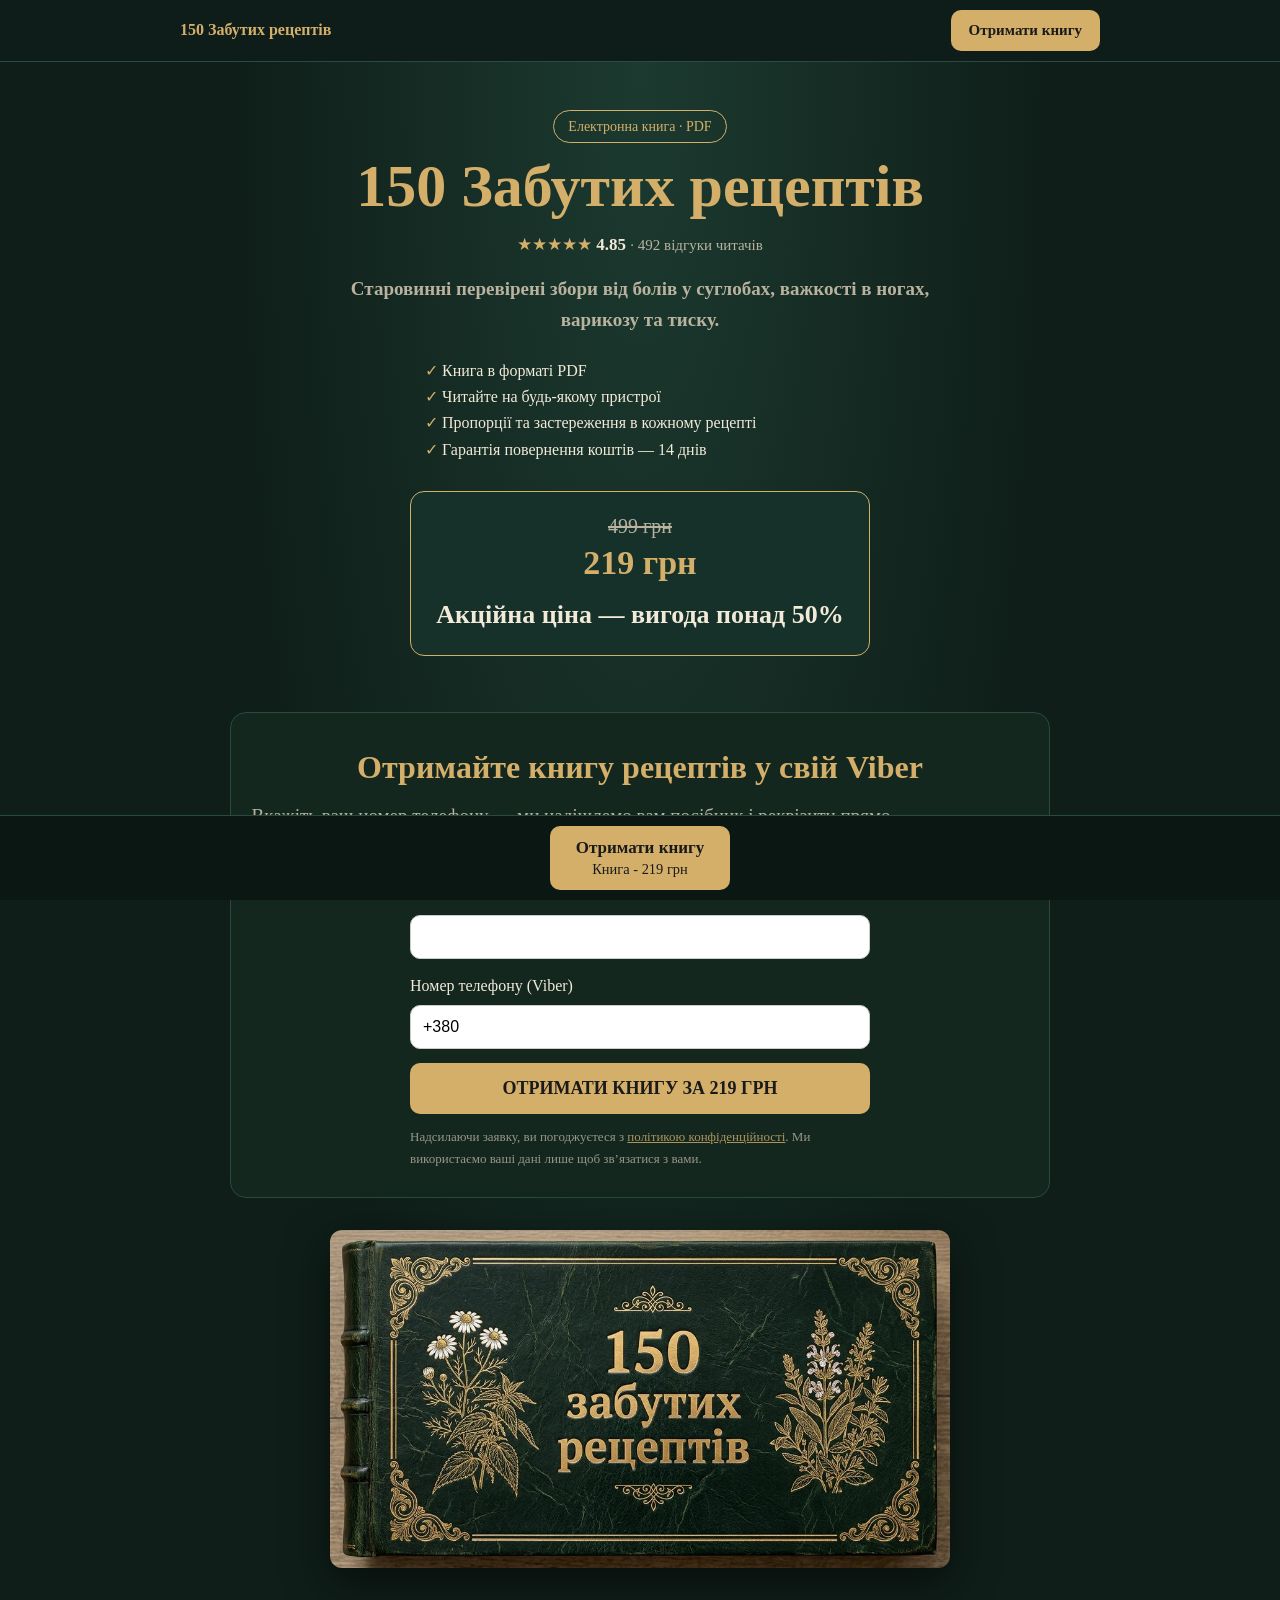
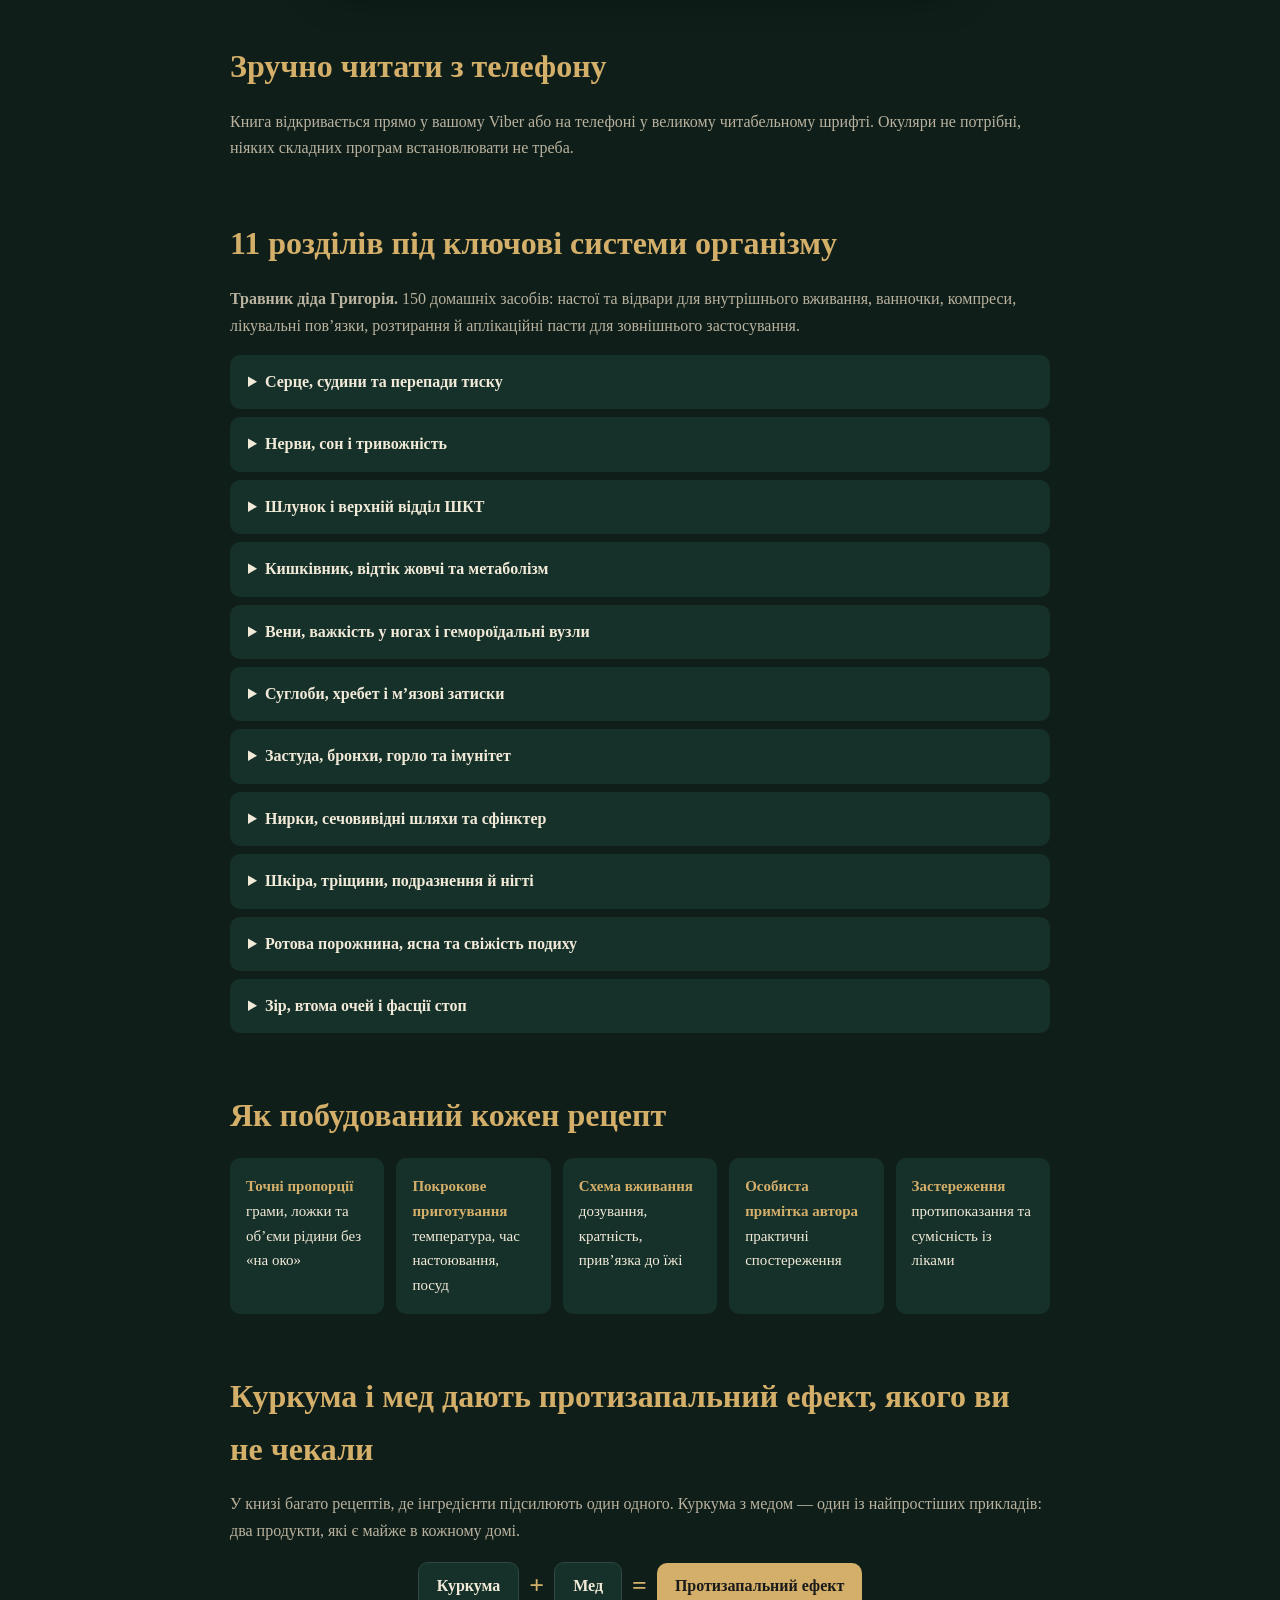
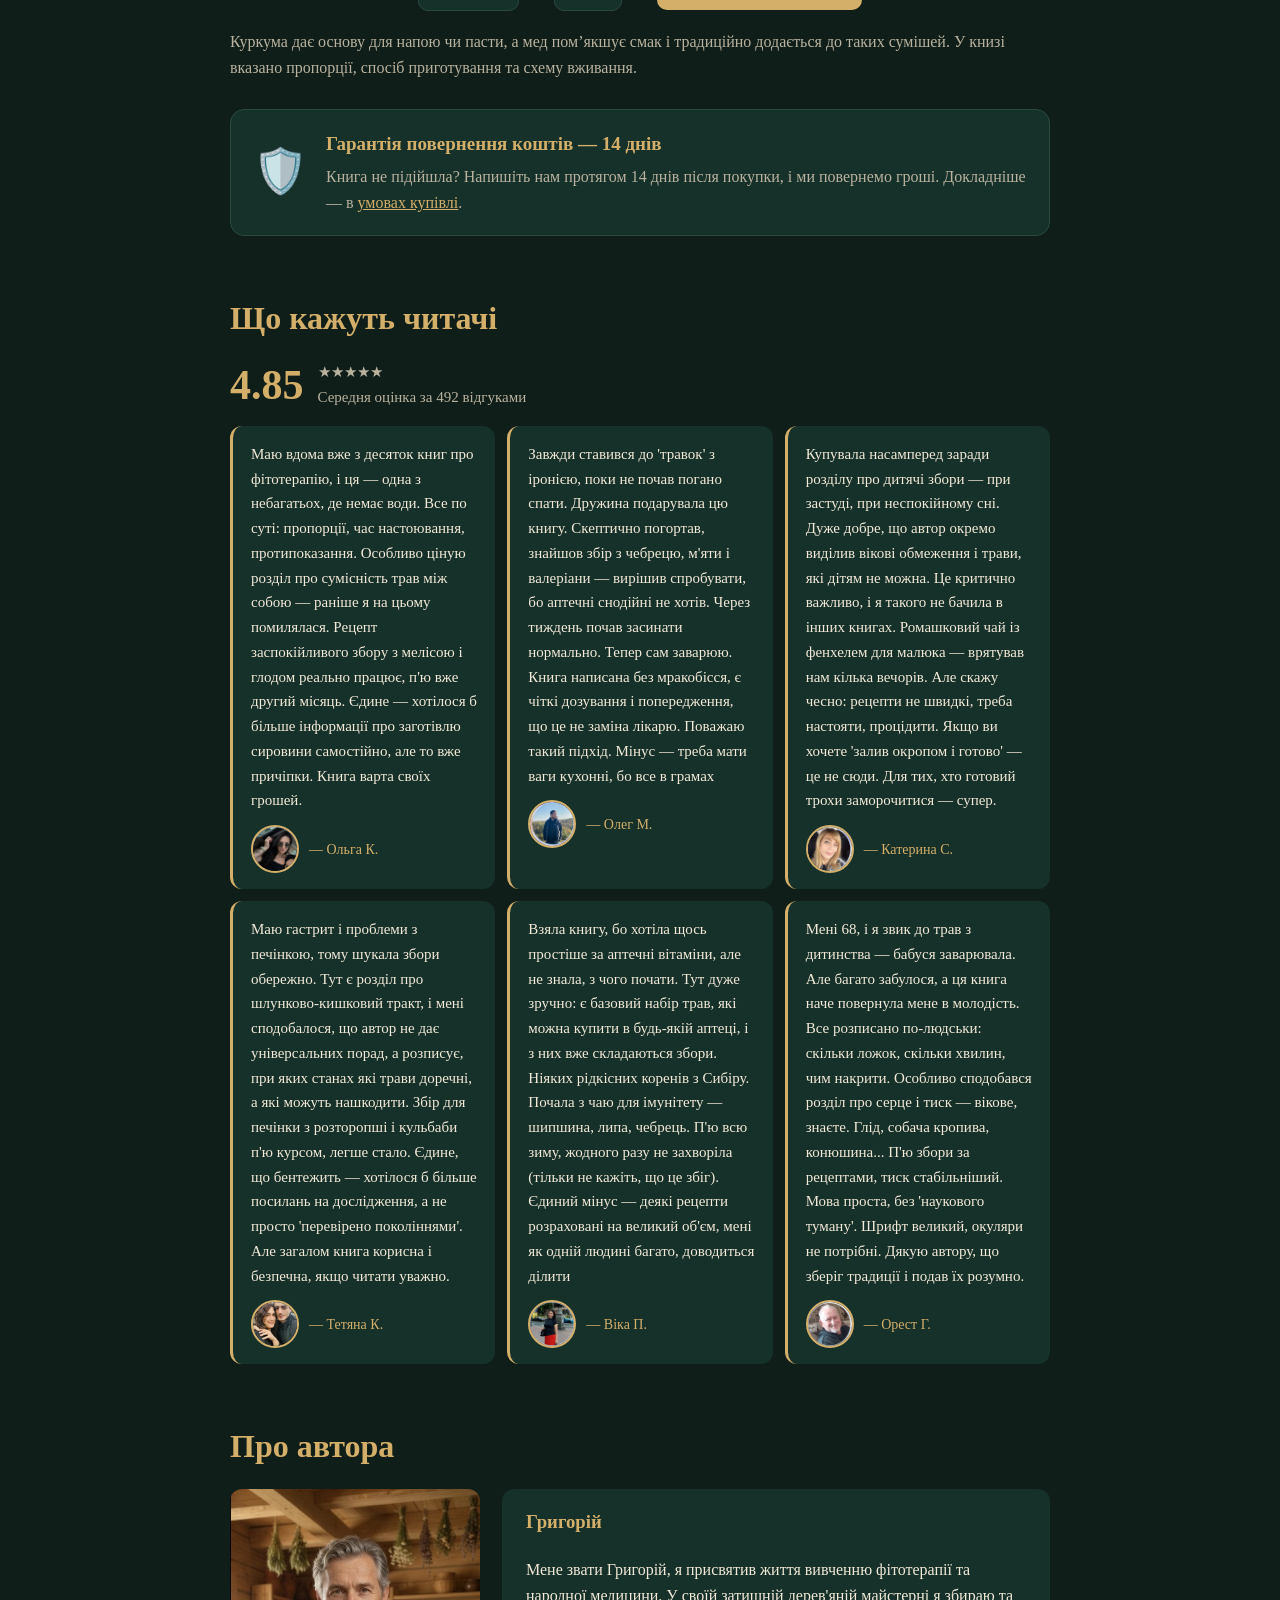
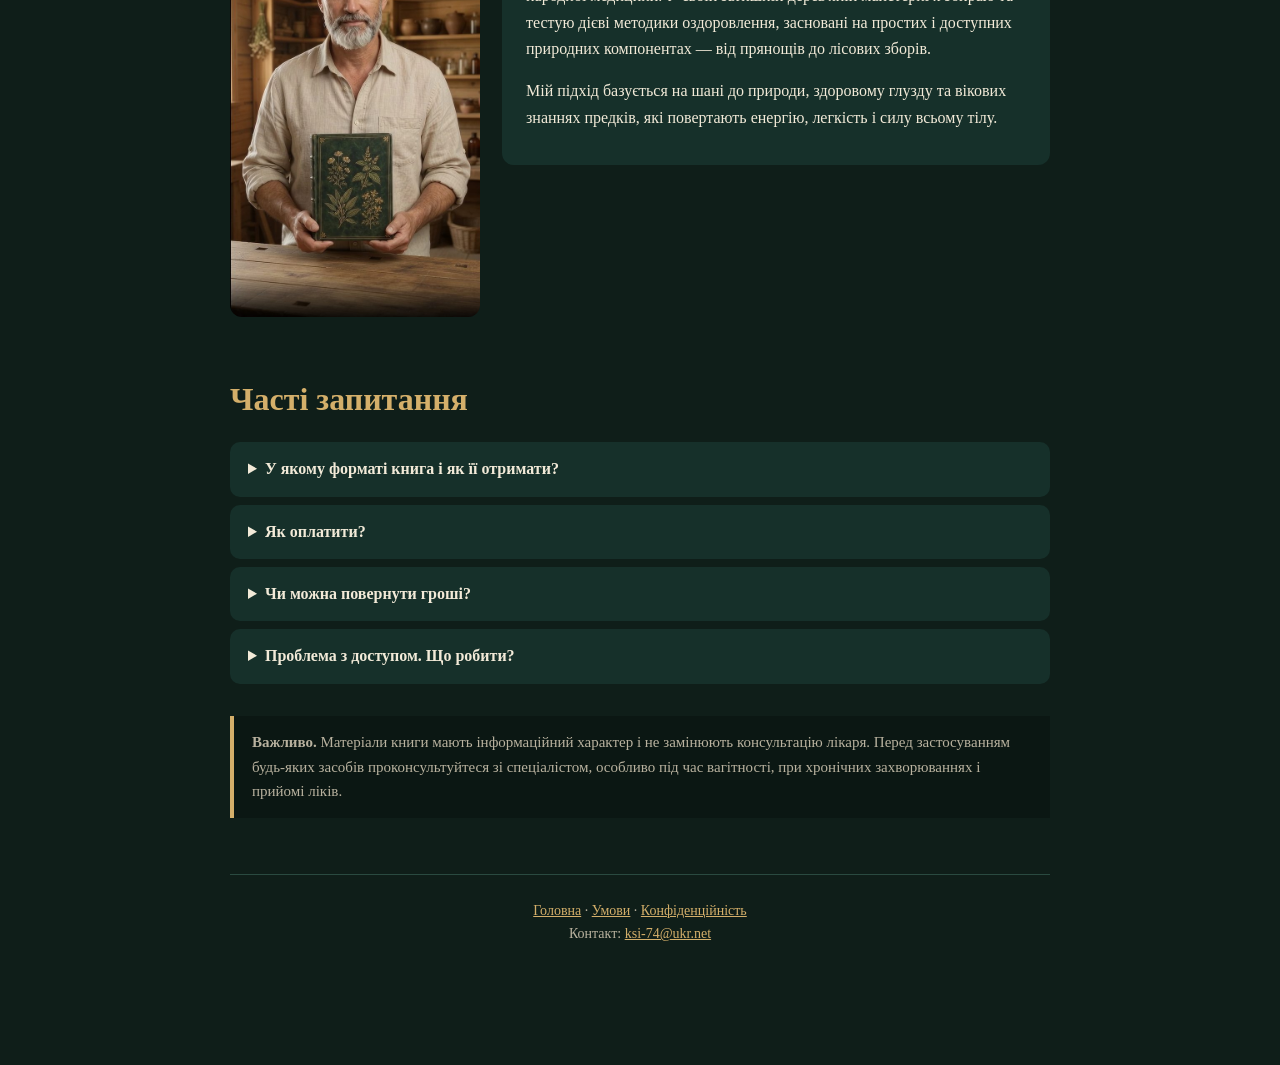
==== commit 974dfbb0: "Add 'easy to read on phone' block under hero" ====
--- a/index.html
+++ b/index.html
@@ -17,6 +17,7 @@
 <div class="hero"><span class="badge">Електронна книга · PDF</span><h1>150 Забутих рецептів</h1><div class="rating">★★★★★ <b>4.85</b> <span>· 492 відгуки читачів</span></div><p><b>Старовинні перевірені збори від болів у суглобах, важкості в ногах, варикозу та тиску.</b></p>
 <ul class="facts"><li>Книга в форматі PDF</li><li>Читайте на будь-якому пристрої</li><li>Пропорції та застереження в кожному рецепті</li><li>Гарантія повернення коштів — 14 днів</li></ul><div class="deal"><span class="old">499 грн</span><span class="new">219 грн</span><div class="promo-label" style="font-size:26px;font-weight:700;margin-top:10px">Акційна ціна — вигода понад 50%</div></div>
 <section class="buy" id="buy"><h2>Отримайте книгу рецептів у свій Viber</h2><p class="sub">Вкажіть ваш номер телефону — ми надішлемо вам посібник і реквізити прямо у Viber. Без дзвінків від операторів.</p><form id="lead-form" style="max-width:460px;margin:18px auto 0;text-align:left" novalidate><label for="lf-name">Ваше ім’я</label><input id="lf-name" type="text" autocomplete="name" required maxlength="80" style="width:100%;box-sizing:border-box;padding:12px;margin:6px 0 14px;border-radius:10px;border:1px solid #ccc;font-size:16px"><label for="lf-contact">Номер телефону (Viber)</label><input id="lf-contact" type="tel" inputmode="tel" autocomplete="tel" required maxlength="13" value="+380" placeholder="+380XXXXXXXXX" style="width:100%;box-sizing:border-box;padding:12px;margin:6px 0 14px;border-radius:10px;border:1px solid #ccc;font-size:16px"><input id="lf-honey" type="text" tabindex="-1" autocomplete="off" style="position:absolute;left:-9999px;opacity:0" aria-hidden="true"><button class="btn" id="lf-btn" type="submit" style="width:100%;border:0;cursor:pointer">ОТРИМАТИ КНИГУ ЗА 219 ГРН</button><p id="lf-msg" role="status" style="margin:12px 0 0;font-weight:600"></p><p style="font-size:13px;opacity:.8;margin:10px 0 0">Надсилаючи заявку, ви погоджуєтеся з <a href="privacy.html" style="color:var(--gold)">політикою конфіденційності</a>. Ми використаємо ваші дані лише щоб зв’язатися з вами.</p></form></section><img class="cover" src="cover.jpg" alt="Обкладинка книги «150 Забутих рецептів»" width="1000" height="545"></div>
+<h2>Зручно читати з телефону</h2><p style="color:var(--muted)">Книга відкривається прямо у вашому Viber або на телефоні у великому читабельному шрифті. Окуляри не потрібні, ніяких складних програм встановлювати не треба.</p>
 <h2>11 розділів під ключові системи організму</h2><p style="color:var(--muted)"><b>Травник діда Григорія.</b> 150 домашніх засобів: настої та відвари для внутрішнього вживання, ванночки, компреси, лікувальні пов’язки, розтирання й аплікаційні пасти для зовнішнього застосування.</p><details><summary>Серце, судини та перепади тиску</summary><p>Настої та відвари, які традиційно використовують для підтримки серця й судин, і зрозумілі правила прийому. Окремо наведено застереження для людей зі скачками тиску та тих, хто приймає ліки.</p></details><details><summary>Нерви, сон і тривожність</summary><p>Заспокійливі трав’яні збори, вечірні чаї та ванночки для розслаблення. У рецептах — точні пропорції, час настоювання та підказки, коли найкраще вживати напій.</p></details><details><summary>Шлунок і верхній відділ ШКТ</summary><p>М’які настої й відвари, які традиційно застосовують при дискомфорті після їжі. Вказано, як поєднувати їх із прийомами їжі, і хто має бути обережним із певними травами.</p></details><details><summary>Кишківник, відтік жовчі та метаболізм</summary><p>Збори для підтримки травлення, роботи жовчовивідних шляхів і обміну речовин. Пояснено схеми прийому курсами та протипоказання, які важливо врахувати перед початком.</p></details><details><summary>Вени, важкість у ногах і гемороїдальні вузли</summary><p>Ванночки, компреси й аплікації для зовнішнього застосування, а також настої для внутрішнього вживання. Описано температуру, тривалість процедур і випадки, коли їх краще не робити.</p></details><details><summary>Суглоби, хребет і м’язові затиски</summary><p>Розтирання, компреси, прогрівання й пасти для зовнішнього застосування при скутості та втомі м’язів. Зазначено, як готувати основу та як перевірити шкіру на реакцію.</p></details><details><summary>Застуда, бронхи, горло та імунітет</summary><p>Теплі напої, відвари, полоскання та інгаляції для сезонної підтримки організму. Рецепти містять пропорції, добову кількість прийомів і застереження щодо алергій.</p></details><details><summary>Нирки, сечовивідні шляхи та сфінктер</summary><p>Мʼякі діуретичні збори та настої, які традиційно вживають для підтримки сечовидільної системи. Для кожного рецепту вказані тривалість курсу та випадки, коли потрібна консультація лікаря.</p></details><details><summary>Шкіра, тріщини, подразнення й нігті</summary><p>Лосьйони, примочки, мазі та ванночки на основі рослин для догляду за шкірою й нігтями. Описано приготування основи, зберігання та тест на чутливість.</p></details><details><summary>Ротова порожнина, ясна та свіжість подиху</summary><p>Полоскання та відвари для щоденної гігієни ротової порожнини. Наведено концентрацію розчинів, частоту використання та сумісність трав із чутливими яснами.</p></details><details><summary>Зір, втома очей і фасції стоп</summary><p>Компреси для очей після навантаження, а також ванночки й масаж для стоп. Окремо пояснено, що можна застосовувати біля очей, а що ні, і як зберегти гігієну.</p></details>
 <h2>Як побудований кожен рецепт</h2><div class="steps"><div><b>Точні пропорції</b><br>грами, ложки та об’єми рідини без «на око»</div><div><b>Покрокове приготування</b><br>температура, час настоювання, посуд</div><div><b>Схема вживання</b><br>дозування, кратність, прив’язка до їжі</div><div><b>Особиста примітка автора</b><br>практичні спостереження</div><div><b>Застереження</b><br>протипоказання та сумісність із ліками</div></div>
 <h2>Куркума і мед дають протизапальний ефект, якого ви не чекали</h2><p style="color:var(--muted)">У книзі багато рецептів, де інгредієнти підсилюють один одного. Куркума з медом — один із найпростіших прикладів: два продукти, які є майже в кожному домі.</p><div class="syn"><span class="it">Куркума</span><span class="op">+</span><span class="it">Мед</span><span class="op">=</span><span class="res">Протизапальний ефект</span></div><p style="color:var(--muted)">Куркума дає основу для напою чи пасти, а мед пом’якшує смак і традиційно додається до таких сумішей. У книзі вказано пропорції, спосіб приготування та схему вживання.</p>
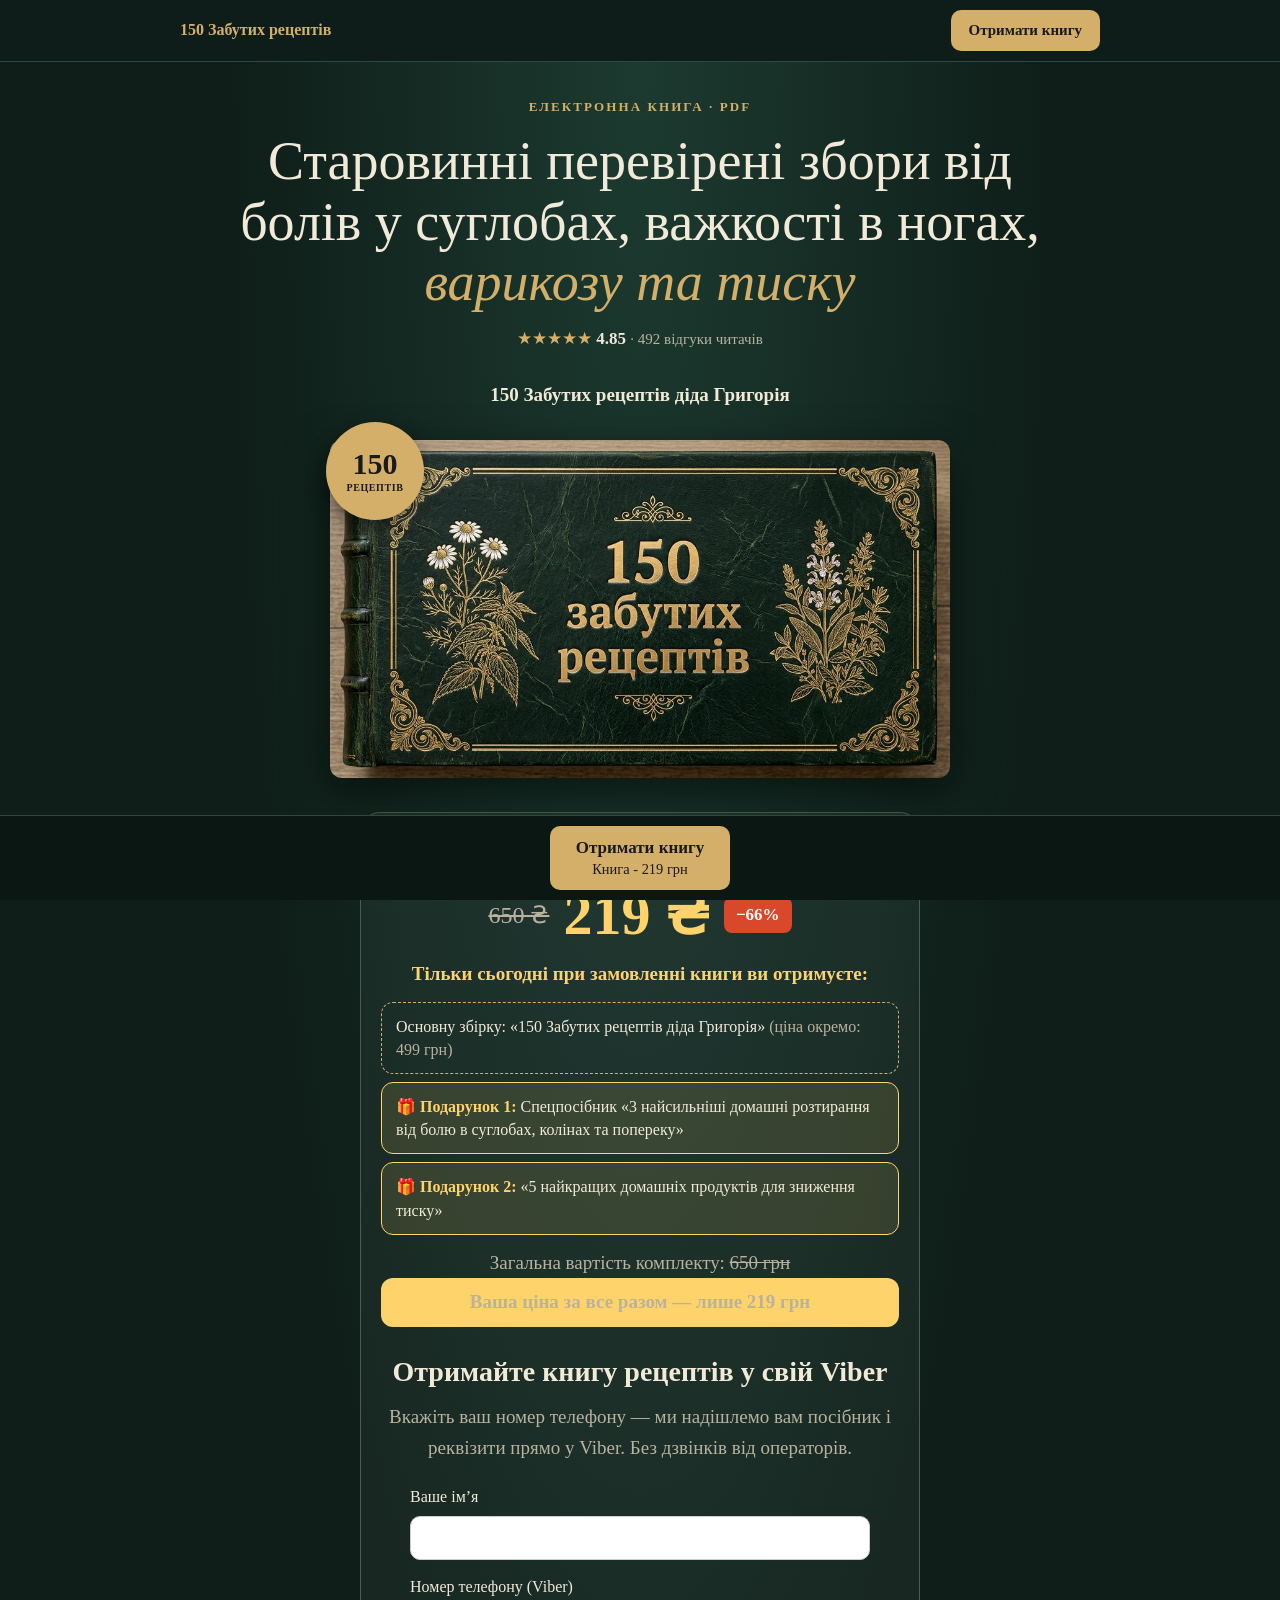
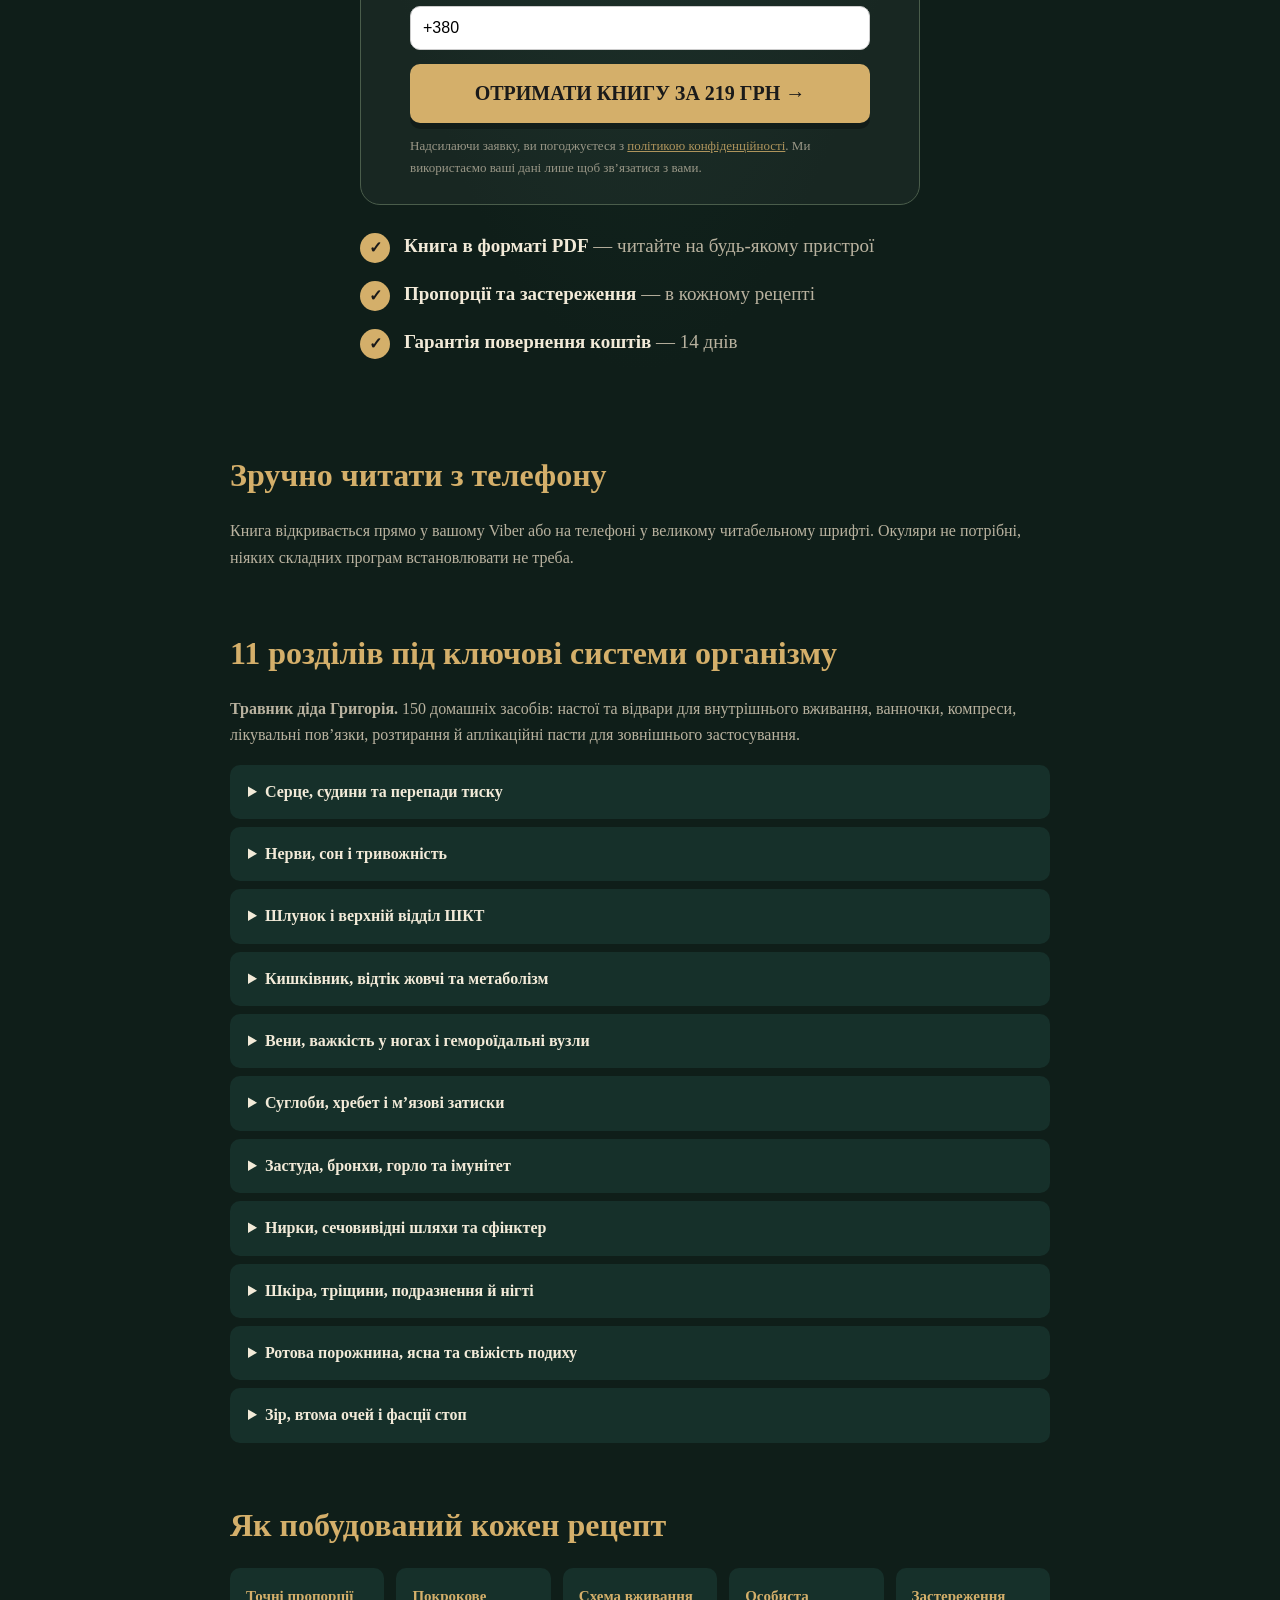
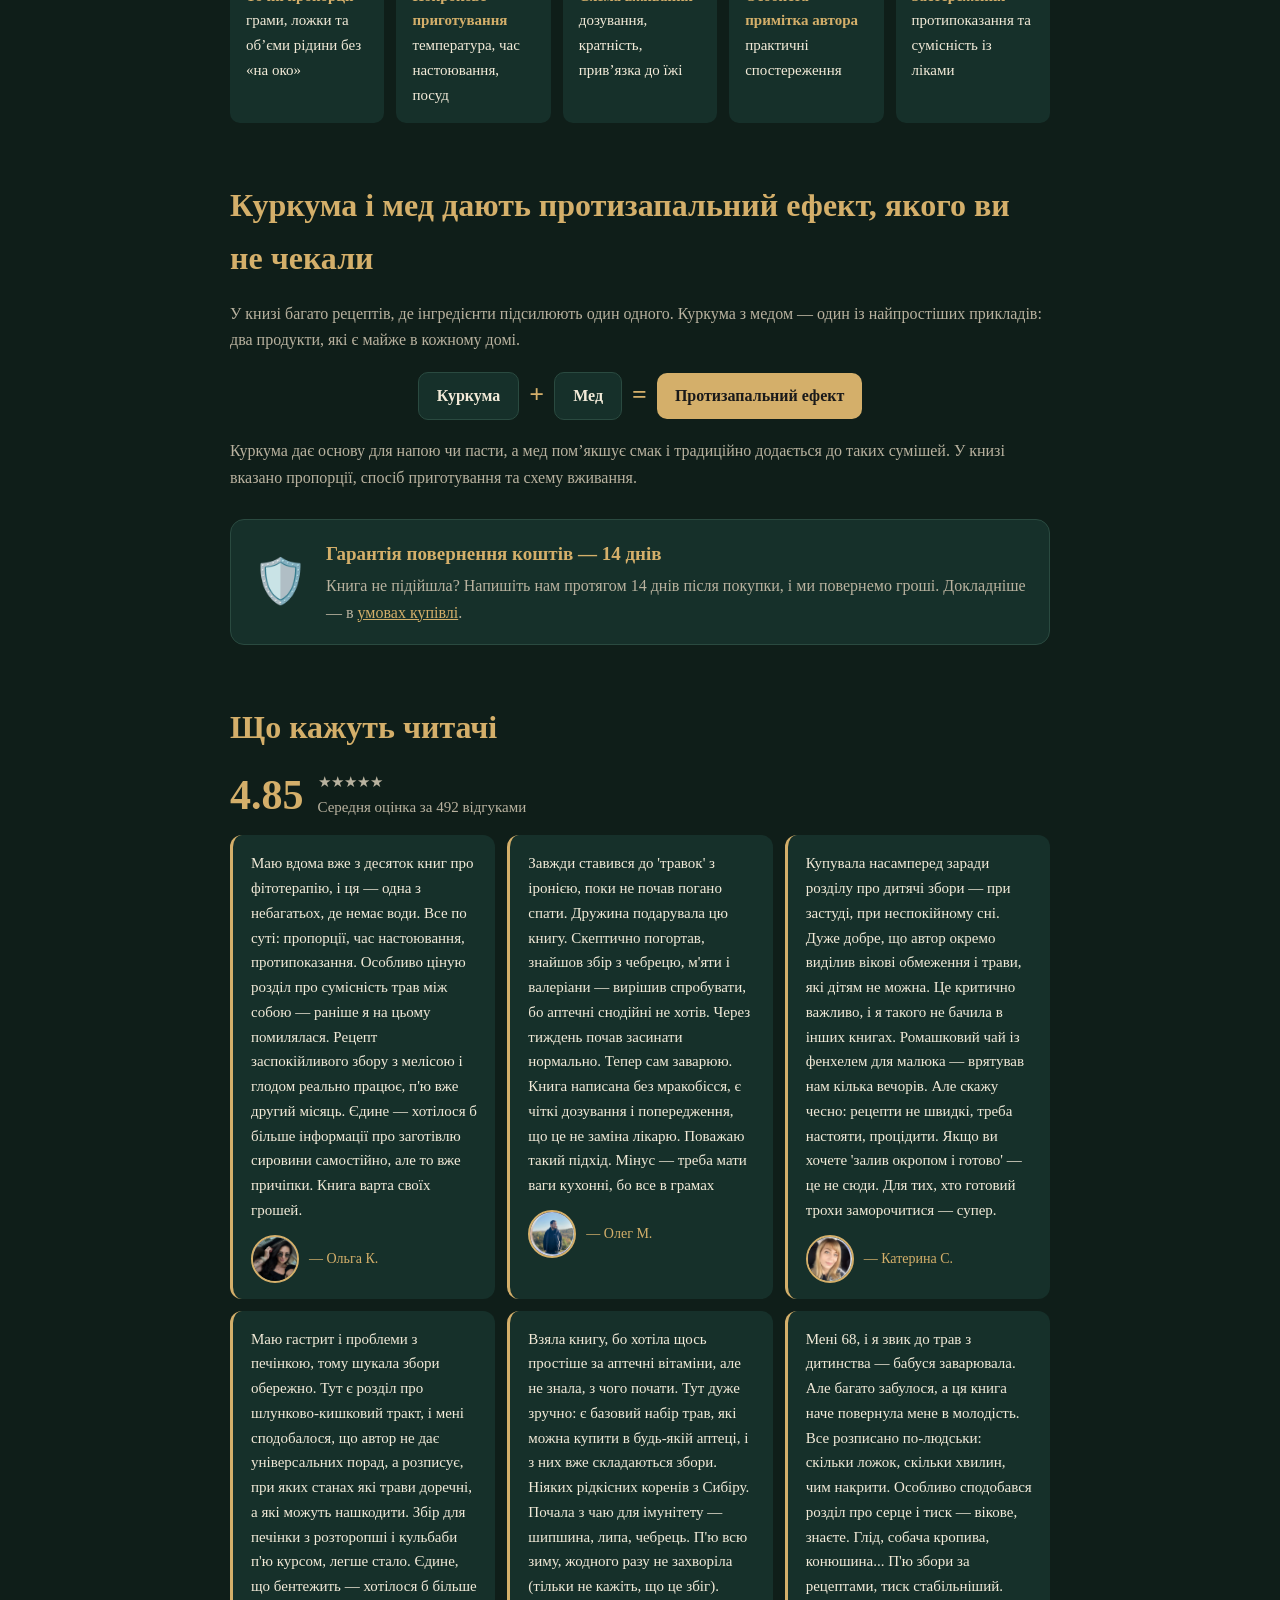
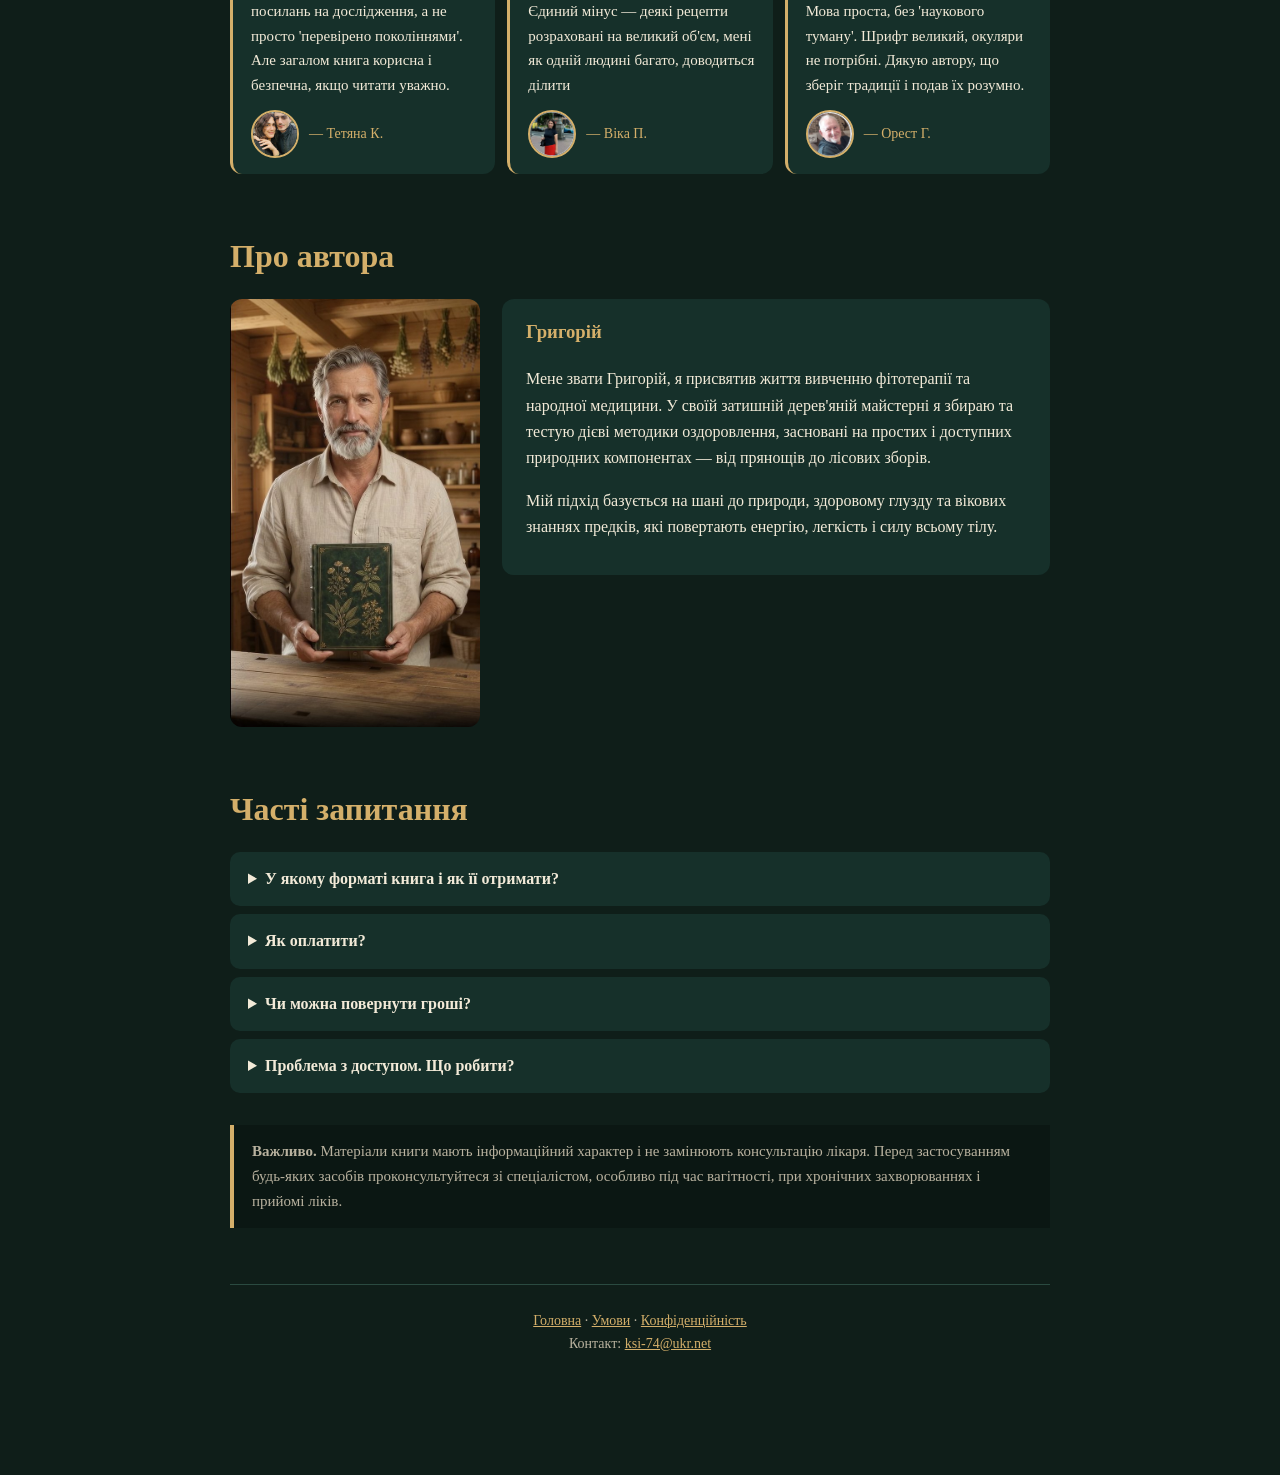
==== commit d62d4f21: "Hero redesign: offer card with highlighted bonuses, big CTA, checklist" ====
--- a/index.html
+++ b/index.html
@@ -12,11 +12,12 @@
 whop.setScope("biz_lIl1vm77mic3jA");
 whop.track("page");
 </script>
-<!-- End Whop Pixel --><title>150 Забутих рецептів — Травник діда Григорія</title><meta name="description" content="Електронна книга: 150 домашніх засобів із трав — настої, відвари, ванночки, компреси та аплікаційні пасти."><meta property="og:title" content="150 Забутих рецептів — Травник діда Григорія"><meta property="og:image" content="cover.jpg"><meta property="og:type" content="website"><link rel="stylesheet" href="style.css"><link rel="stylesheet" href="extra.css"></head><body>
+<!-- End Whop Pixel --><title>150 Забутих рецептів — Травник діда Григорія</title><meta name="description" content="Електронна книга: 150 домашніх засобів із трав — настої, відвари, ванночки, компреси та аплікаційні пасти."><meta property="og:title" content="150 Забутих рецептів — Травник діда Григорія"><meta property="og:image" content="cover.jpg"><meta property="og:type" content="website"><link rel="stylesheet" href="style.css"><link rel="stylesheet" href="extra.css"><style>.top .btn{display:inline-block!important}.eyebrow{display:block;color:var(--gold);letter-spacing:.16em;font-size:13px;font-weight:700;margin-bottom:14px;text-transform:uppercase}.eyebrow.hot{display:inline-block;background:#d9482b;color:#fff;padding:6px 16px;border-radius:99px;letter-spacing:.12em;box-shadow:0 4px 14px rgba(217,72,43,.45)}.hero{padding-top:34px}.hero h1{color:var(--text);font-weight:400;font-size:clamp(30px,7.4vw,54px);line-height:1.12}.hero h1 em{color:var(--gold)}.hero .lead{color:var(--text);font-size:19px;margin:12px auto 0}.coverwrap{position:relative;max-width:620px;margin:30px auto 0}.coverwrap .cover{margin:0}.round{position:absolute;left:-4px;top:-18px;width:98px;height:98px;border-radius:50%;background:var(--gold);color:#1a1a1a;display:flex;flex-direction:column;align-items:center;justify-content:center;font-weight:700;font-size:30px;line-height:1;box-shadow:0 8px 20px rgba(0,0,0,.45)}.round small{font-size:10px;letter-spacing:.06em;margin-top:4px}.offer{max-width:560px;margin:34px auto 0;background:rgba(255,255,255,.04);border:1px solid #4a5d4b;border-radius:20px;padding:26px 20px}.offer .eyebrow{margin-bottom:10px}.pricerow{display:flex;align-items:center;justify-content:center;gap:14px;flex-wrap:wrap;margin:4px 0 14px}.pricerow s{color:var(--muted);font-size:24px}.pricerow b{font-size:58px;color:#ffd36b;line-height:1}.pricerow .off{background:#d9482b;color:#fff;padding:4px 12px;border-radius:8px;font-weight:700;font-size:17px}.offer .lead2{color:#ffd36b;font-size:19px;font-weight:700;margin:6px 0 0}.bundle{list-style:none;padding:0;margin:12px 0;text-align:left}.bundle li{border:1px dashed var(--gold);border-radius:12px;padding:12px 14px;margin:8px 0;color:var(--text);font-size:16px;line-height:1.45}.bundle li.gift{background:rgba(255,211,107,.12);border:1px solid #ffd36b}.bundle li.gift b{color:#ffd36b}.bundle i{color:var(--muted);font-style:normal}.total{color:var(--muted);font-size:17px;margin:12px 0 0}.total s{color:var(--muted)}.yourprice{background:#ffd36b;color:#1a1a1a;font-size:21px;font-weight:700;margin:10px 0 18px;padding:12px 14px;border-radius:12px;line-height:1.3}.offer h2{margin:22px 0 6px;font-size:clamp(22px,5vw,28px);color:var(--text)}.offer .sub{color:var(--muted)}#lf-btn{font-size:20px;padding:18px 16px;box-shadow:0 6px 0 rgba(0,0,0,.28)}.checks{list-style:none;padding:0;margin:28px auto 0;max-width:560px;text-align:left}.checks li{display:flex;gap:14px;margin:18px 0;font-size:19px;line-height:1.4;color:var(--muted)}.checks li:before{content:"\2713";flex:none;width:30px;height:30px;border-radius:50%;background:var(--gold);color:#1a1a1a;display:flex;align-items:center;justify-content:center;font-weight:700;font-size:16px}.checks b{color:var(--text)}</style></head><body>
 <div class="top"><div><b>150 Забутих рецептів</b><a class="btn" style="padding:8px 18px;font-size:15px" href="#buy">Отримати книгу</a></div></div><div class="wrap">
-<div class="hero"><span class="badge">Електронна книга · PDF</span><h1>150 Забутих рецептів</h1><div class="rating">★★★★★ <b>4.85</b> <span>· 492 відгуки читачів</span></div><p><b>Старовинні перевірені збори від болів у суглобах, важкості в ногах, варикозу та тиску.</b></p>
-<ul class="facts"><li>Книга в форматі PDF</li><li>Читайте на будь-якому пристрої</li><li>Пропорції та застереження в кожному рецепті</li><li>Гарантія повернення коштів — 14 днів</li></ul><div class="deal"><span class="old">499 грн</span><span class="new">219 грн</span><div class="promo-label" style="font-size:26px;font-weight:700;margin-top:10px">Акційна ціна — вигода понад 50%</div></div>
-<section class="buy" id="buy"><h2>Отримайте книгу рецептів у свій Viber</h2><p class="sub">Вкажіть ваш номер телефону — ми надішлемо вам посібник і реквізити прямо у Viber. Без дзвінків від операторів.</p><form id="lead-form" style="max-width:460px;margin:18px auto 0;text-align:left" novalidate><label for="lf-name">Ваше ім’я</label><input id="lf-name" type="text" autocomplete="name" required maxlength="80" style="width:100%;box-sizing:border-box;padding:12px;margin:6px 0 14px;border-radius:10px;border:1px solid #ccc;font-size:16px"><label for="lf-contact">Номер телефону (Viber)</label><input id="lf-contact" type="tel" inputmode="tel" autocomplete="tel" required maxlength="13" value="+380" placeholder="+380XXXXXXXXX" style="width:100%;box-sizing:border-box;padding:12px;margin:6px 0 14px;border-radius:10px;border:1px solid #ccc;font-size:16px"><input id="lf-honey" type="text" tabindex="-1" autocomplete="off" style="position:absolute;left:-9999px;opacity:0" aria-hidden="true"><button class="btn" id="lf-btn" type="submit" style="width:100%;border:0;cursor:pointer">ОТРИМАТИ КНИГУ ЗА 219 ГРН</button><p id="lf-msg" role="status" style="margin:12px 0 0;font-weight:600"></p><p style="font-size:13px;opacity:.8;margin:10px 0 0">Надсилаючи заявку, ви погоджуєтеся з <a href="privacy.html" style="color:var(--gold)">політикою конфіденційності</a>. Ми використаємо ваші дані лише щоб зв’язатися з вами.</p></form></section><img class="cover" src="cover.jpg" alt="Обкладинка книги «150 Забутих рецептів»" width="1000" height="545"></div>
+<div class="hero"><span class="eyebrow">Електронна книга · PDF</span><h1>Старовинні перевірені збори від болів у суглобах, важкості в ногах, <em>варикозу та тиску</em></h1><div class="rating">★★★★★ <b>4.85</b> <span>· 492 відгуки читачів</span></div><p class="lead"><b>150 Забутих рецептів діда Григорія</b></p>
+<div class="coverwrap"><img class="cover" src="cover.jpg" alt="Обкладинка книги «150 Забутих рецептів»" width="1000" height="545"><span class="round">150<small>РЕЦЕПТІВ</small></span></div>
+<section class="buy offer" id="buy"><span class="eyebrow hot">Тільки сьогодні</span><div class="pricerow"><s>650 ₴</s><b>219 ₴</b><span class="off">−66%</span></div><p class="lead2">Тільки сьогодні при замовленні книги ви отримуєте:</p><ul class="bundle"><li>Основну збірку: «150 Забутих рецептів діда Григорія» <i>(ціна окремо: 499 грн)</i></li><li class="gift">🎁 <b>Подарунок 1:</b> Спецпосібник «3 найсильніші домашні розтирання від болю в суглобах, колінах та попереку»</li><li class="gift">🎁 <b>Подарунок 2:</b> «5 найкращих домашніх продуктів для зниження тиску»</li></ul><p class="total">Загальна вартість комплекту: <s>650 грн</s></p><p class="yourprice">Ваша ціна за все разом — лише 219 грн</p><h2>Отримайте книгу рецептів у свій Viber</h2><p class="sub">Вкажіть ваш номер телефону — ми надішлемо вам посібник і реквізити прямо у Viber. Без дзвінків від операторів.</p><form id="lead-form" style="max-width:460px;margin:18px auto 0;text-align:left" novalidate><label for="lf-name">Ваше ім’я</label><input id="lf-name" type="text" autocomplete="name" required maxlength="80" style="width:100%;box-sizing:border-box;padding:12px;margin:6px 0 14px;border-radius:10px;border:1px solid #ccc;font-size:16px"><label for="lf-contact">Номер телефону (Viber)</label><input id="lf-contact" type="tel" inputmode="tel" autocomplete="tel" required maxlength="13" value="+380" placeholder="+380XXXXXXXXX" style="width:100%;box-sizing:border-box;padding:12px;margin:6px 0 14px;border-radius:10px;border:1px solid #ccc;font-size:16px"><input id="lf-honey" type="text" tabindex="-1" autocomplete="off" style="position:absolute;left:-9999px;opacity:0" aria-hidden="true"><button class="btn" id="lf-btn" type="submit" style="width:100%;border:0;cursor:pointer">ОТРИМАТИ КНИГУ ЗА 219 ГРН →</button><p id="lf-msg" role="status" style="margin:12px 0 0;font-weight:600"></p><p style="font-size:13px;opacity:.8;margin:10px 0 0">Надсилаючи заявку, ви погоджуєтеся з <a href="privacy.html" style="color:var(--gold)">політикою конфіденційності</a>. Ми використаємо ваші дані лише щоб зв’язатися з вами.</p></form></section>
+<ul class="checks"><li><span><b>Книга в форматі PDF</b> — читайте на будь-якому пристрої</span></li><li><span><b>Пропорції та застереження</b> — в кожному рецепті</span></li><li><span><b>Гарантія повернення коштів</b> — 14 днів</span></li></ul></div>
 <h2>Зручно читати з телефону</h2><p style="color:var(--muted)">Книга відкривається прямо у вашому Viber або на телефоні у великому читабельному шрифті. Окуляри не потрібні, ніяких складних програм встановлювати не треба.</p>
 <h2>11 розділів під ключові системи організму</h2><p style="color:var(--muted)"><b>Травник діда Григорія.</b> 150 домашніх засобів: настої та відвари для внутрішнього вживання, ванночки, компреси, лікувальні пов’язки, розтирання й аплікаційні пасти для зовнішнього застосування.</p><details><summary>Серце, судини та перепади тиску</summary><p>Настої та відвари, які традиційно використовують для підтримки серця й судин, і зрозумілі правила прийому. Окремо наведено застереження для людей зі скачками тиску та тих, хто приймає ліки.</p></details><details><summary>Нерви, сон і тривожність</summary><p>Заспокійливі трав’яні збори, вечірні чаї та ванночки для розслаблення. У рецептах — точні пропорції, час настоювання та підказки, коли найкраще вживати напій.</p></details><details><summary>Шлунок і верхній відділ ШКТ</summary><p>М’які настої й відвари, які традиційно застосовують при дискомфорті після їжі. Вказано, як поєднувати їх із прийомами їжі, і хто має бути обережним із певними травами.</p></details><details><summary>Кишківник, відтік жовчі та метаболізм</summary><p>Збори для підтримки травлення, роботи жовчовивідних шляхів і обміну речовин. Пояснено схеми прийому курсами та протипоказання, які важливо врахувати перед початком.</p></details><details><summary>Вени, важкість у ногах і гемороїдальні вузли</summary><p>Ванночки, компреси й аплікації для зовнішнього застосування, а також настої для внутрішнього вживання. Описано температуру, тривалість процедур і випадки, коли їх краще не робити.</p></details><details><summary>Суглоби, хребет і м’язові затиски</summary><p>Розтирання, компреси, прогрівання й пасти для зовнішнього застосування при скутості та втомі м’язів. Зазначено, як готувати основу та як перевірити шкіру на реакцію.</p></details><details><summary>Застуда, бронхи, горло та імунітет</summary><p>Теплі напої, відвари, полоскання та інгаляції для сезонної підтримки організму. Рецепти містять пропорції, добову кількість прийомів і застереження щодо алергій.</p></details><details><summary>Нирки, сечовивідні шляхи та сфінктер</summary><p>Мʼякі діуретичні збори та настої, які традиційно вживають для підтримки сечовидільної системи. Для кожного рецепту вказані тривалість курсу та випадки, коли потрібна консультація лікаря.</p></details><details><summary>Шкіра, тріщини, подразнення й нігті</summary><p>Лосьйони, примочки, мазі та ванночки на основі рослин для догляду за шкірою й нігтями. Описано приготування основи, зберігання та тест на чутливість.</p></details><details><summary>Ротова порожнина, ясна та свіжість подиху</summary><p>Полоскання та відвари для щоденної гігієни ротової порожнини. Наведено концентрацію розчинів, частоту використання та сумісність трав із чутливими яснами.</p></details><details><summary>Зір, втома очей і фасції стоп</summary><p>Компреси для очей після навантаження, а також ванночки й масаж для стоп. Окремо пояснено, що можна застосовувати біля очей, а що ні, і як зберегти гігієну.</p></details>
 <h2>Як побудований кожен рецепт</h2><div class="steps"><div><b>Точні пропорції</b><br>грами, ложки та об’єми рідини без «на око»</div><div><b>Покрокове приготування</b><br>температура, час настоювання, посуд</div><div><b>Схема вживання</b><br>дозування, кратність, прив’язка до їжі</div><div><b>Особиста примітка автора</b><br>практичні спостереження</div><div><b>Застереження</b><br>протипоказання та сумісність із ліками</div></div>
